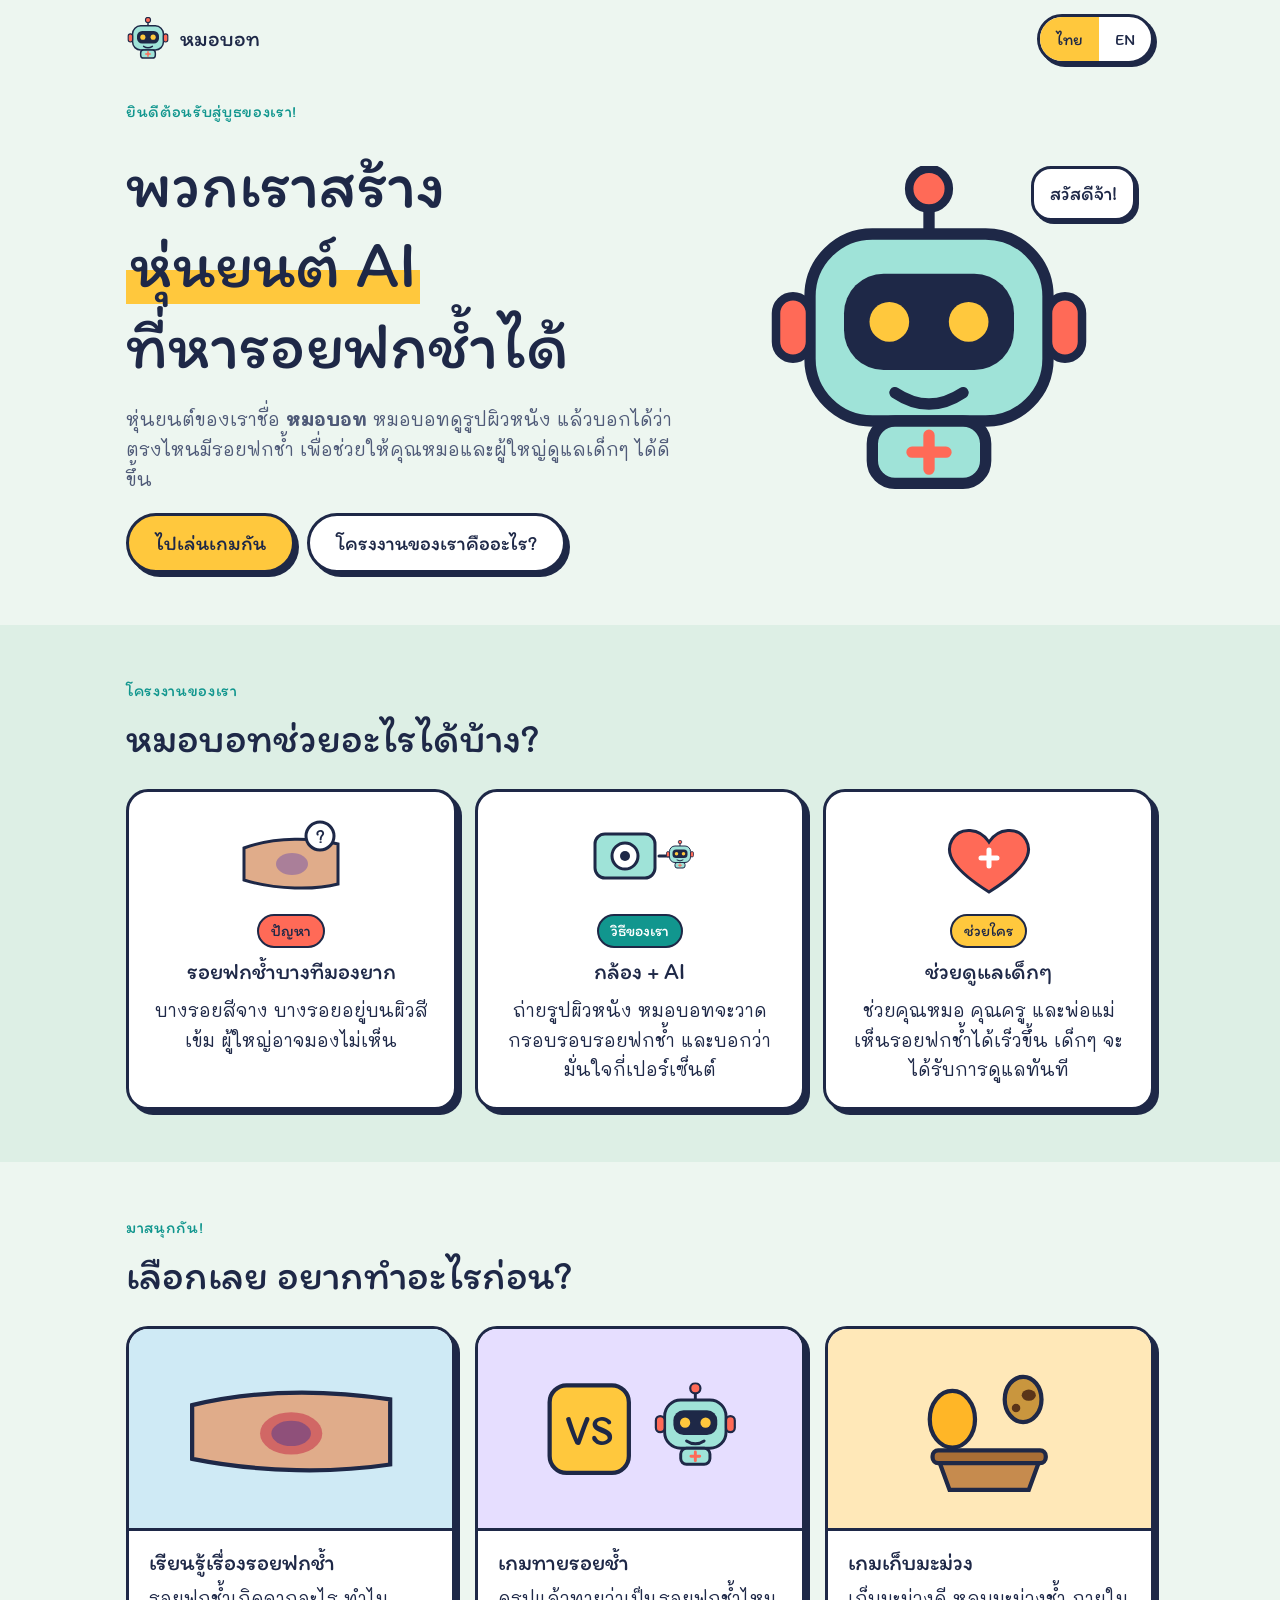
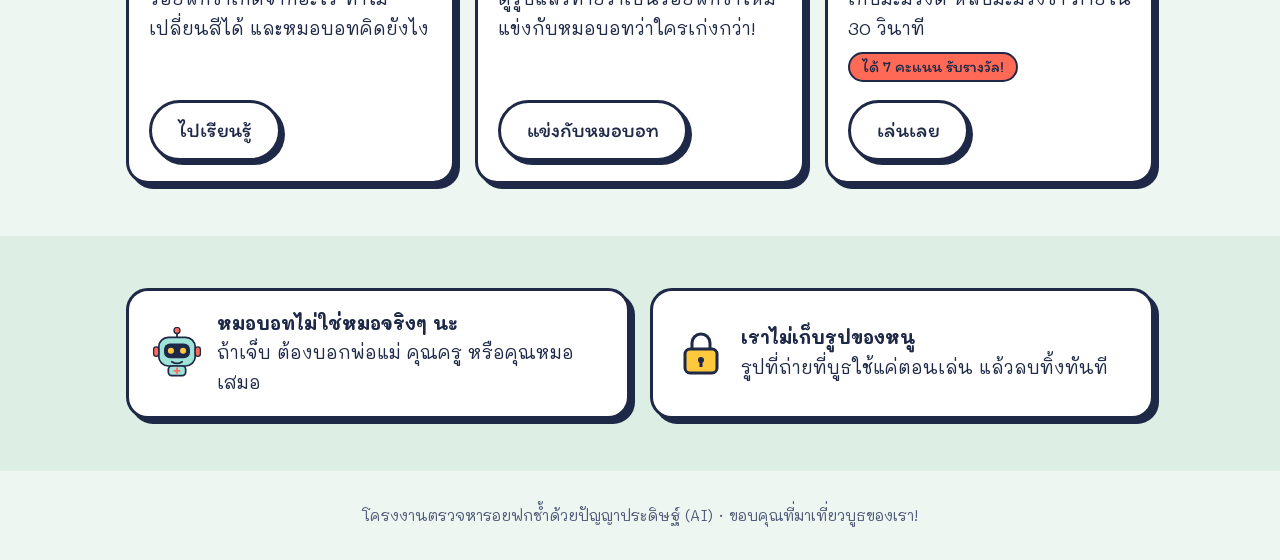
==== index.html @ 0dca2727 "feat: baseline" ====
<!doctype html>
<html lang="th">
<head>
<meta charset="utf-8">
<meta name="viewport" content="width=device-width, initial-scale=1, viewport-fit=cover">
<style>:root{color-scheme:light;padding-top:env(safe-area-inset-top,0px);padding-bottom:env(safe-area-inset-bottom,0px)}body{margin:0}img{max-width:100%}[hidden]{display:none!important}</style>
<title>หมอบอท AI หารอยช้ำ</title>
<meta name="claude:viewport-fit-sides" content="cover">
<link rel="preconnect" href="https://fonts.googleapis.com">
<link rel="preconnect" href="https://fonts.gstatic.com" crossorigin>
<link rel="stylesheet" href="https://fonts.googleapis.com/css2?family=Itim&family=Mali:wght@400;600;700&display=swap">
<style>
/* Layout: booth landing — one big hello from Dr. Bot, the project in three picture-stickers, then three huge "go play" doors */
:root{
  --bg:#EDF6F0;
  --band:#DDEFE5;
  --surface:#FFFFFF;
  --ink:#1E2847;
  --muted:#4F5A78;
  --line:#1E2847;
  --coral:#FF6A57;
  --sun:#FFC83D;
  --mango:#FF9F1C;
  --plum:#7A5AD8;
  --teal:#11968E;
  --on-accent:#1E2847;
  --display:"Itim","Mali","Noto Sans Thai","Leelawadee UI",Tahoma,sans-serif;
  --body:"Mali","Noto Sans Thai","Leelawadee UI",Tahoma,sans-serif;
}
@media (prefers-color-scheme: dark){
  :root:not([data-theme="light"]){
    --bg:#141A2E; --band:#1A2240; --surface:#222B4A; --ink:#F2F4FB; --muted:#B4BCD8; --line:#8A96C2;
    --coral:#FF7D6B; --sun:#FFCF52; --mango:#FFB04A; --plum:#A28BFF; --teal:#3CC4BA; color-scheme:dark;
  }
}
:root[data-theme="dark"]{
  --bg:#141A2E; --band:#1A2240; --surface:#222B4A; --ink:#F2F4FB; --muted:#B4BCD8; --line:#8A96C2;
  --coral:#FF7D6B; --sun:#FFCF52; --mango:#FFB04A; --plum:#A28BFF; --teal:#3CC4BA; color-scheme:dark;
}
*{box-sizing:border-box}
body{background:var(--bg);color:var(--ink);font-family:var(--body);font-size:18px;line-height:1.65}
h1,h2,h3{font-family:var(--display);font-weight:400;line-height:1.2;margin:0;text-wrap:balance}
h2{font-size:clamp(1.8rem,4.6vw,2.6rem)}
h3{font-size:1.45rem}
p{margin:0}
.wrap{max-width:1060px;margin:0 auto;padding-left:max(16px,env(safe-area-inset-left,0px));padding-right:max(16px,env(safe-area-inset-right,0px))}
.band{padding-block:52px}
.band.alt{background:var(--band)}
.eyebrow{font-family:var(--display);font-size:1.05rem;letter-spacing:.04em;color:var(--teal)}
.lead{font-size:1.15rem;color:var(--muted);max-width:60ch}
.sec-head{display:grid;gap:8px;margin-bottom:26px}
.sticker{background:var(--surface);border:3px solid var(--line);border-radius:22px;box-shadow:5px 5px 0 var(--line)}
.btn{font-family:var(--display);font-size:1.3rem;border:3px solid var(--line);border-radius:999px;padding:10px 26px;cursor:pointer;box-shadow:4px 4px 0 var(--line);background:var(--sun);color:var(--on-accent);text-decoration:none;display:inline-flex;align-items:center;gap:8px;min-height:54px;transition:transform .12s, box-shadow .12s}
.btn:hover{transform:translate(-2px,-2px);box-shadow:6px 6px 0 var(--line)}
.btn:active{transform:translate(3px,3px);box-shadow:1px 1px 0 var(--line)}
.btn.ghost{background:var(--surface);color:var(--ink)}
a:focus-visible,button:focus-visible{outline:4px solid var(--plum);outline-offset:3px}

.top{padding-block:14px}
.top .wrap{display:flex;align-items:center;justify-content:space-between;gap:12px;flex-wrap:wrap}
.brand{display:flex;align-items:center;gap:10px;font-family:var(--display);font-size:1.4rem}
.brand svg{width:44px;height:44px}
.lang{display:inline-flex;border:3px solid var(--line);border-radius:999px;overflow:hidden;box-shadow:3px 3px 0 var(--line);background:var(--surface)}
.lang button{font-family:var(--display);font-size:1.05rem;border:0;background:transparent;color:var(--ink);padding:6px 16px;min-height:44px;cursor:pointer}
.lang button[aria-pressed="true"]{background:var(--sun);color:var(--on-accent)}

/* hero */
.hero{padding-block:20px 52px}
.hero .wrap{display:grid;grid-template-columns:1.1fr .9fr;gap:30px;align-items:center}
.hero-copy{display:grid;gap:18px;min-width:0}
.hero h1{font-size:clamp(2.3rem,6.6vw,4.2rem)}
.hero h1 mark{background:linear-gradient(transparent 58%, var(--sun) 58%);color:inherit;padding:0 4px}
.ctas{display:flex;gap:12px;flex-wrap:wrap}
.bot-wrap{position:relative;display:grid;place-items:center;min-width:0}
.bot-wrap svg.big{width:min(100%,340px);height:auto;animation:bob 3s ease-in-out infinite}
@keyframes bob{0%,100%{transform:translateY(0)}50%{transform:translateY(-10px)}}
.bubble{position:absolute;top:0;right:4%;background:var(--surface);border:3px solid var(--line);border-radius:20px;padding:8px 16px;font-family:var(--display);font-size:1.25rem;box-shadow:3px 3px 0 var(--line);max-width:60%}

/* project in 3 */
.trio{display:grid;grid-template-columns:repeat(3,1fr);gap:18px}
.trio > div{padding:22px;display:grid;gap:10px;align-content:start;justify-items:center;text-align:center;min-width:0}
.trio svg{width:110px;height:90px}
.tag{font-family:var(--display);font-size:1rem;padding:2px 12px;border-radius:999px;border:2px solid var(--line)}
.tag.p{background:var(--coral);color:var(--on-accent)}
.tag.s{background:var(--teal);color:#fff}
.tag.h{background:var(--sun);color:var(--on-accent)}

/* doors */
.doors{display:grid;grid-template-columns:repeat(3,1fr);gap:20px}
.door{display:grid;grid-template-rows:auto 1fr auto;text-decoration:none;color:inherit;overflow:hidden;transition:transform .12s, box-shadow .12s;min-width:0}
.door:hover{transform:translate(-3px,-3px);box-shadow:8px 8px 0 var(--line)}
.door .art{aspect-ratio:16/10;display:grid;place-items:center;border-bottom:3px solid var(--line)}
.door .art svg{width:70%;height:auto;max-height:90%}
.door .body{padding:18px 20px;display:grid;gap:8px;align-content:start}
.door .go{margin:0 20px 20px;justify-self:start;pointer-events:none}
.art.learn{background:#CFEAF5}
.art.quiz{background:#E6DEFF}
.art.mango{background:#FFE8B8}
.prize{display:inline-block;font-family:var(--display);background:var(--coral);color:var(--on-accent);border:2px solid var(--line);border-radius:999px;padding:0 12px;font-size:1rem;justify-self:start}

.safe{display:grid;grid-template-columns:1fr 1fr;gap:20px}
.safe > div{padding:18px 22px;display:flex;gap:14px;align-items:center}
.safe svg{flex:none;width:52px;height:52px}
footer{padding-block:32px;text-align:center;color:var(--muted);font-size:.95rem}

@media (max-width:860px){
  .hero .wrap,.safe{grid-template-columns:1fr}
  .trio,.doors{grid-template-columns:1fr}
  .bot-wrap{order:-1}
  .bot-wrap svg.big{width:220px}
  .band{padding-block:40px}
}
@media (prefers-reduced-motion: reduce){ *{animation:none!important;transition:none!important} }
</style>

<svg width="0" height="0" style="position:absolute" aria-hidden="true">
  <defs>
    <symbol id="bot" viewBox="0 0 120 120">
      <line x1="60" y1="8" x2="60" y2="24" stroke="#1E2847" stroke-width="4"/>
      <circle cx="60" cy="8" r="7" fill="#FF6A57" stroke="#1E2847" stroke-width="3"/>
      <rect x="18" y="24" width="84" height="66" rx="22" fill="#9FE3D8" stroke="#1E2847" stroke-width="4"/>
      <rect x="30" y="38" width="60" height="34" rx="14" fill="#1E2847"/>
      <circle cx="46" cy="55" r="7" fill="#FFC83D"/>
      <circle cx="74" cy="55" r="7" fill="#FFC83D"/>
      <path d="M48 80 Q60 88 72 80" fill="none" stroke="#1E2847" stroke-width="4" stroke-linecap="round"/>
      <rect x="6" y="46" width="12" height="22" rx="6" fill="#FF6A57" stroke="#1E2847" stroke-width="3"/>
      <rect x="102" y="46" width="12" height="22" rx="6" fill="#FF6A57" stroke="#1E2847" stroke-width="3"/>
      <rect x="40" y="90" width="40" height="22" rx="8" fill="#9FE3D8" stroke="#1E2847" stroke-width="4"/>
      <path d="M54 101h12M60 95v12" stroke="#FF6A57" stroke-width="4" stroke-linecap="round"/>
    </symbol>
  </defs>
</svg>

<header class="top">
  <div class="wrap">
    <div class="brand"><svg aria-hidden="true"><use href="#bot"/></svg> <span data-i18n="brand">หมอบอท</span></div>
    <div class="lang" role="group" aria-label="ภาษา / Language">
      <button type="button" id="langTh" aria-pressed="true">ไทย</button>
      <button type="button" id="langEn" aria-pressed="false">EN</button>
    </div>
  </div>
</header>

<section class="hero">
  <div class="wrap">
    <div class="hero-copy">
      <p class="eyebrow" data-i18n="eyebrow">ยินดีต้อนรับสู่บูธของเรา!</p>
      <h1 data-i18n="title">พวกเราสร้าง<br><mark>หุ่นยนต์ AI</mark><br>ที่หารอยฟกช้ำได้</h1>
      <p class="lead" data-i18n="lead">หุ่นยนต์ของเราชื่อ <b>หมอบอท</b> หมอบอทดูรูปผิวหนัง แล้วบอกได้ว่าตรงไหนมีรอยฟกช้ำ เพื่อช่วยให้คุณหมอและผู้ใหญ่ดูแลเด็กๆ ได้ดีขึ้น</p>
      <div class="ctas">
        <a class="btn" href="#play" data-i18n="ctaPlay">ไปเล่นเกมกัน</a>
        <a class="btn ghost" href="#project" data-i18n="ctaWhat">โครงงานของเราคืออะไร?</a>
      </div>
    </div>
    <div class="bot-wrap">
      <svg class="big" viewBox="0 0 120 120" aria-hidden="true"><use href="#bot"/></svg>
      <div class="bubble" data-i18n="hello">สวัสดีจ้า!</div>
    </div>
  </div>
</section>

<section class="band alt" id="project">
  <div class="wrap">
    <div class="sec-head">
      <p class="eyebrow" data-i18n="projEyebrow">โครงงานของเรา</p>
      <h2 data-i18n="projTitle">หมอบอทช่วยอะไรได้บ้าง?</h2>
    </div>
    <div class="trio">
      <div class="sticker">
        <svg viewBox="0 0 110 90" aria-hidden="true"><path d="M8 34 C40 22 80 24 102 30 L102 70 C80 76 40 76 8 66Z" fill="#E0AC8A" stroke="#1E2847" stroke-width="3"/><ellipse cx="56" cy="50" rx="16" ry="11" fill="#7E5BA6" opacity=".55"/><circle cx="84" cy="22" r="14" fill="#fff" stroke="#1E2847" stroke-width="3"/><text x="84" y="29" text-anchor="middle" font-family="Itim, sans-serif" font-size="20" fill="#1E2847">?</text></svg>
        <span class="tag p" data-i18n="t1tag">ปัญหา</span>
        <h3 data-i18n="t1h">รอยฟกช้ำบางทีมองยาก</h3>
        <p data-i18n="t1">บางรอยสีจาง บางรอยอยู่บนผิวสีเข้ม ผู้ใหญ่อาจมองไม่เห็น</p>
      </div>
      <div class="sticker">
        <svg viewBox="0 0 110 90" aria-hidden="true"><rect x="10" y="20" width="60" height="44" rx="10" fill="#9FE3D8" stroke="#1E2847" stroke-width="3"/><circle cx="40" cy="42" r="13" fill="#fff" stroke="#1E2847" stroke-width="3"/><circle cx="40" cy="42" r="5" fill="#1E2847"/><path d="M74 42h10" stroke="#1E2847" stroke-width="3" stroke-linecap="round"/><use href="#bot" x="80" y="26" width="30" height="30"/></svg>
        <span class="tag s" data-i18n="t2tag">วิธีของเรา</span>
        <h3 data-i18n="t2h">กล้อง + AI</h3>
        <p data-i18n="t2">ถ่ายรูปผิวหนัง หมอบอทจะวาดกรอบรอบรอยฟกช้ำ และบอกว่ามั่นใจกี่เปอร์เซ็นต์</p>
      </div>
      <div class="sticker">
        <svg viewBox="0 0 110 90" aria-hidden="true"><path d="M55 78 C20 56 10 40 18 26 C26 12 46 14 55 28 C64 14 84 12 92 26 C100 40 90 56 55 78Z" fill="#FF6A57" stroke="#1E2847" stroke-width="3"/><path d="M47 44h16M55 36v16" stroke="#fff" stroke-width="5" stroke-linecap="round"/></svg>
        <span class="tag h" data-i18n="t3tag">ช่วยใคร</span>
        <h3 data-i18n="t3h">ช่วยดูแลเด็กๆ</h3>
        <p data-i18n="t3">ช่วยคุณหมอ คุณครู และพ่อแม่ เห็นรอยฟกช้ำได้เร็วขึ้น เด็กๆ จะได้รับการดูแลทันที</p>
      </div>
    </div>
  </div>
</section>

<section class="band" id="play">
  <div class="wrap">
    <div class="sec-head">
      <p class="eyebrow" data-i18n="playEyebrow">มาสนุกกัน!</p>
      <h2 data-i18n="playTitle">เลือกเลย อยากทำอะไรก่อน?</h2>
    </div>
    <div class="doors">
      <a class="door sticker" href="learn.html">
        <div class="art learn"><svg viewBox="0 0 160 100" aria-hidden="true"><path d="M10 34 C60 22 110 24 150 30 L150 76 C110 82 60 82 10 72Z" fill="#E0AC8A" stroke="#1E2847" stroke-width="3"/><ellipse cx="80" cy="54" rx="22" ry="15" fill="#C83A4E" opacity=".6"/><ellipse cx="80" cy="54" rx="14" ry="9" fill="#4E3B8F" opacity=".5"/></svg></div>
        <div class="body"><h3 data-i18n="d1h">เรียนรู้เรื่องรอยฟกช้ำ</h3><p data-i18n="d1">รอยฟกช้ำเกิดจากอะไร ทำไมเปลี่ยนสีได้ และหมอบอทคิดยังไง</p></div>
        <span class="btn ghost go" data-i18n="d1go">ไปเรียนรู้</span>
      </a>
      <a class="door sticker" href="learn.html#game">
        <div class="art quiz"><svg viewBox="0 0 160 100" aria-hidden="true"><rect x="16" y="20" width="56" height="62" rx="12" fill="#FFC83D" stroke="#1E2847" stroke-width="3"/><text x="44" y="62" text-anchor="middle" font-family="Itim, sans-serif" font-size="30" fill="#1E2847">VS</text><use href="#bot" x="88" y="18" width="62" height="62"/></svg></div>
        <div class="body"><h3 data-i18n="d2h">เกมทายรอยช้ำ</h3><p data-i18n="d2">ดูรูปแล้วทายว่าเป็นรอยฟกช้ำไหม แข่งกับหมอบอทว่าใครเก่งกว่า!</p></div>
        <span class="btn ghost go" data-i18n="d2go">แข่งกับหมอบอท</span>
      </a>
      <a class="door sticker" href="mango.html">
        <div class="art mango"><svg viewBox="0 0 160 100" aria-hidden="true"><ellipse cx="54" cy="44" rx="16" ry="20" fill="#FFB627" stroke="#1E2847" stroke-width="3"/><ellipse cx="104" cy="30" rx="13" ry="16" fill="#C9963E" stroke="#1E2847" stroke-width="3"/><ellipse cx="108" cy="27" rx="5" ry="4" fill="#5A3418"/><circle cx="99" cy="36" r="3" fill="#5A3418"/><path d="M44 72h72l-8 22H52Z" fill="#C68B4E" stroke="#1E2847" stroke-width="3"/><rect x="40" y="66" width="80" height="9" rx="4" fill="#A86E35" stroke="#1E2847" stroke-width="3"/></svg></div>
        <div class="body"><h3 data-i18n="d3h">เกมเก็บมะม่วง</h3><p data-i18n="d3">เก็บมะม่วงดี หลบมะม่วงช้ำ ภายใน 30 วินาที</p><span class="prize" data-i18n="d3prize">ได้ 7 คะแนน รับรางวัล!</span></div>
        <span class="btn ghost go" data-i18n="d3go">เล่นเลย</span>
      </a>
    </div>
  </div>
</section>

<section class="band alt">
  <div class="wrap safe">
    <div class="sticker">
      <svg viewBox="0 0 52 52" aria-hidden="true"><use href="#bot" width="52" height="52"/></svg>
      <p data-i18n="s1"><b>หมอบอทไม่ใช่หมอจริงๆ นะ</b><br>ถ้าเจ็บ ต้องบอกพ่อแม่ คุณครู หรือคุณหมอเสมอ</p>
    </div>
    <div class="sticker">
      <svg viewBox="0 0 52 52" aria-hidden="true"><rect x="10" y="22" width="32" height="24" rx="5" fill="#FFC83D" stroke="#1E2847" stroke-width="3"/><path d="M17 22v-6a9 9 0 0 1 18 0v6" fill="none" stroke="#1E2847" stroke-width="3"/><circle cx="26" cy="33" r="3" fill="#1E2847"/><path d="M26 35v5" stroke="#1E2847" stroke-width="3"/></svg>
      <p data-i18n="s2"><b>เราไม่เก็บรูปของหนู</b><br>รูปที่ถ่ายที่บูธใช้แค่ตอนเล่น แล้วลบทิ้งทันที</p>
    </div>
  </div>
</section>

<footer><div class="wrap" data-i18n="footer">โครงงานตรวจหารอยฟกช้ำด้วยปัญญาประดิษฐ์ (AI) · ขอบคุณที่มาเที่ยวบูธของเรา!</div></footer>

<script>
(function(){
  var EN={
    brand:'Dr. Bot', eyebrow:'Welcome to our booth!',
    title:'We built an<br><mark>AI robot</mark><br>that finds bruises',
    lead:'Our robot is called <b>Dr. Bot</b>. Dr. Bot looks at pictures of skin and tells us where a bruise is, so doctors and grown-ups can take better care of kids.',
    ctaPlay:"Let's play!", ctaWhat:'What is our project?', hello:'Hello there!',
    projEyebrow:'Our project', projTitle:'How does Dr. Bot help?',
    t1tag:'The problem', t1h:'Bruises can be hard to see', t1:'Some are faint, and some are on darker skin. Grown-ups might miss them.',
    t2tag:'Our idea', t2h:'Camera + AI', t2:'Take a picture of the skin. Dr. Bot draws a box around the bruise and says how sure it is.',
    t3tag:'Who it helps', t3h:'Taking care of kids', t3:'It helps doctors, teachers and parents spot bruises faster, so kids get help right away.',
    playEyebrow:"Let's have fun!", playTitle:'What do you want to do first?',
    d1h:'Learn about bruises', d1:'What causes a bruise, why it changes colour, and how Dr. Bot thinks.', d1go:'Start learning',
    d2h:'Guess the bruise', d2:'Look at pictures and guess if it is a bruise. Race Dr. Bot to see who is better!', d2go:'Race Dr. Bot',
    d3h:'Mango catch', d3:'Catch the good mangoes and avoid the bruised ones in 30 seconds.', d3prize:'Get 7 points to win a prize!', d3go:'Play now',
    s1:'<b>Dr. Bot is not a real doctor</b><br>If you get hurt, always tell your parents, teacher or a doctor.',
    s2:"<b>We don't keep your photos</b><br>Photos taken at the booth are only used while you play, then deleted right away.",
    footer:'An AI bruise detection project · Thanks for visiting our booth!'
  };
  var lang='th';
  try{ if(localStorage.getItem('drbot-lang')==='en') lang='en'; }catch(e){}
  var els=[].slice.call(document.querySelectorAll('[data-i18n]'));
  els.forEach(function(el){el._th=el.innerHTML});
  function apply(){
    document.documentElement.lang=lang;
    els.forEach(function(el){var k=el.getAttribute('data-i18n'); el.innerHTML=lang==='en'&&EN[k]!=null?EN[k]:el._th;});
    document.getElementById('langTh').setAttribute('aria-pressed',lang==='th');
    document.getElementById('langEn').setAttribute('aria-pressed',lang==='en');
  }
  function set(l){lang=l; try{localStorage.setItem('drbot-lang',l)}catch(e){} apply();}
  document.getElementById('langTh').addEventListener('click',function(){set('th')});
  document.getElementById('langEn').addEventListener('click',function(){set('en')});
  apply();
})();
</script>
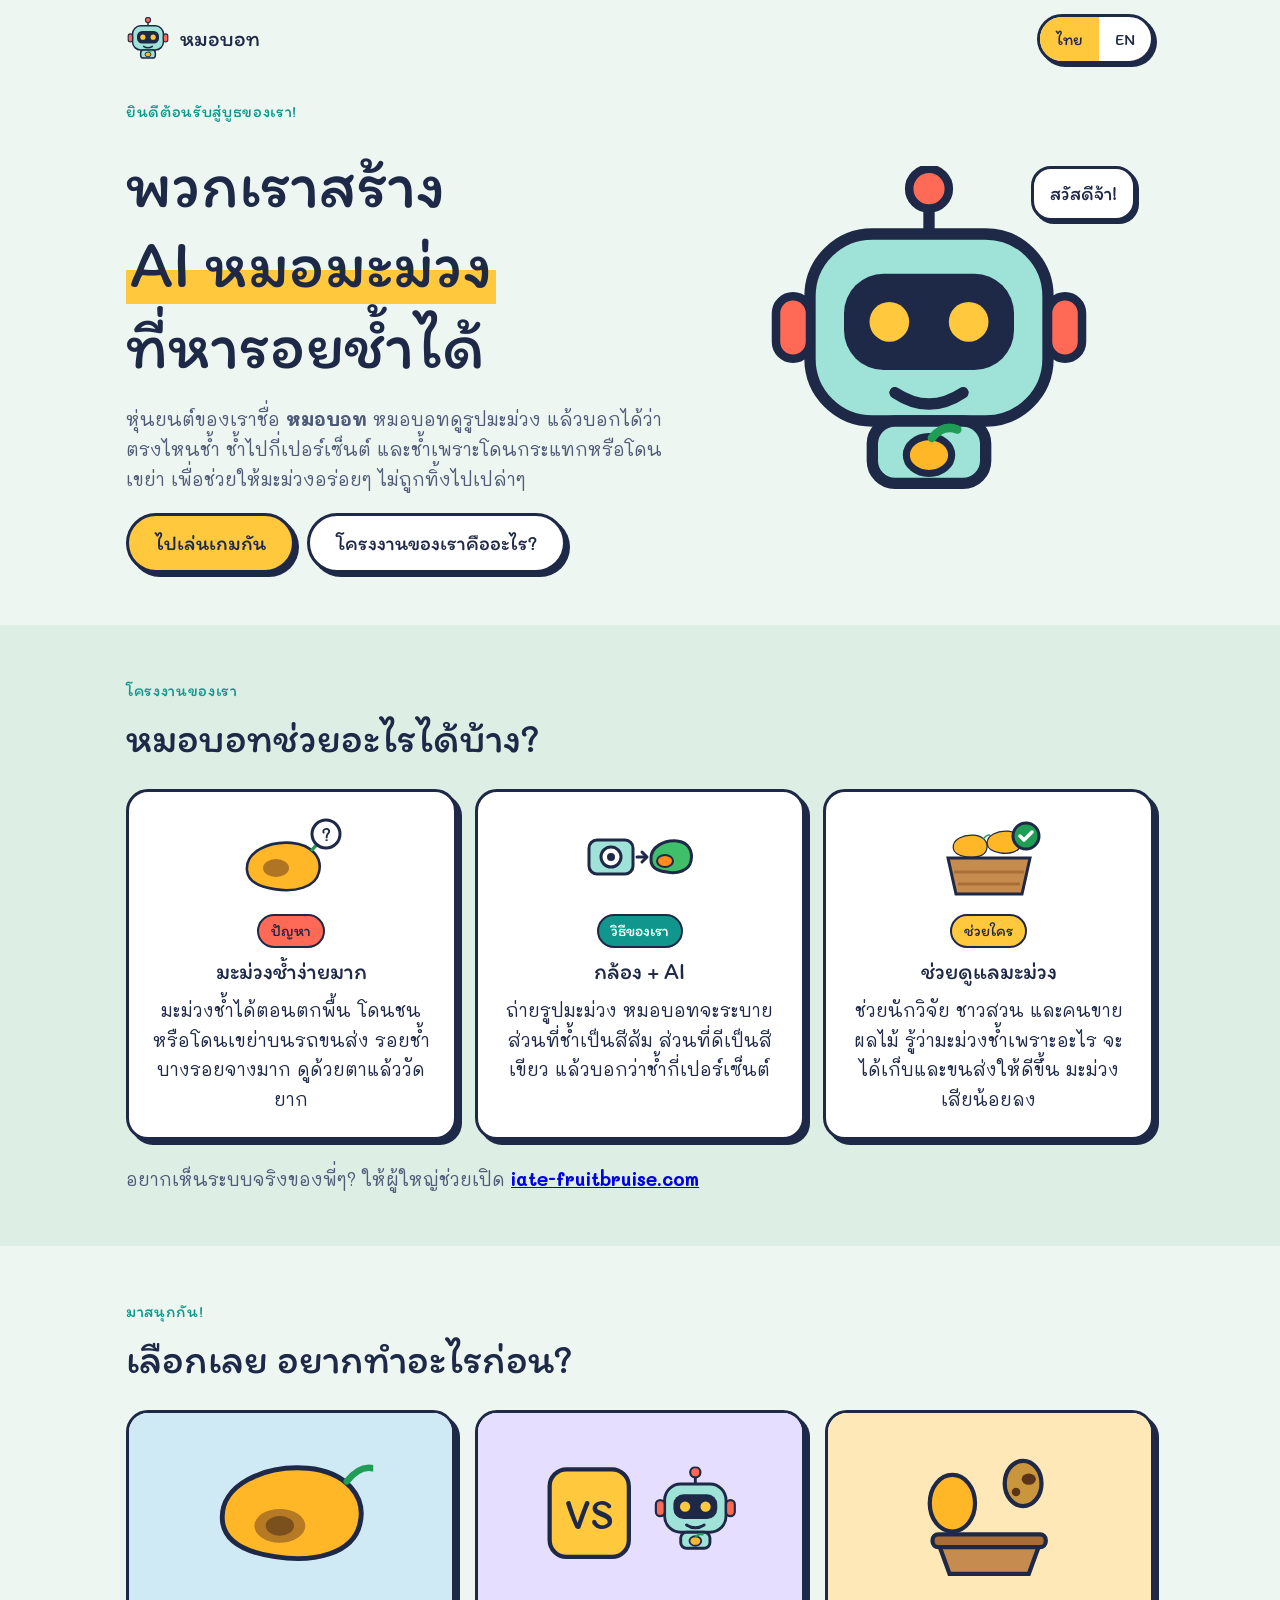
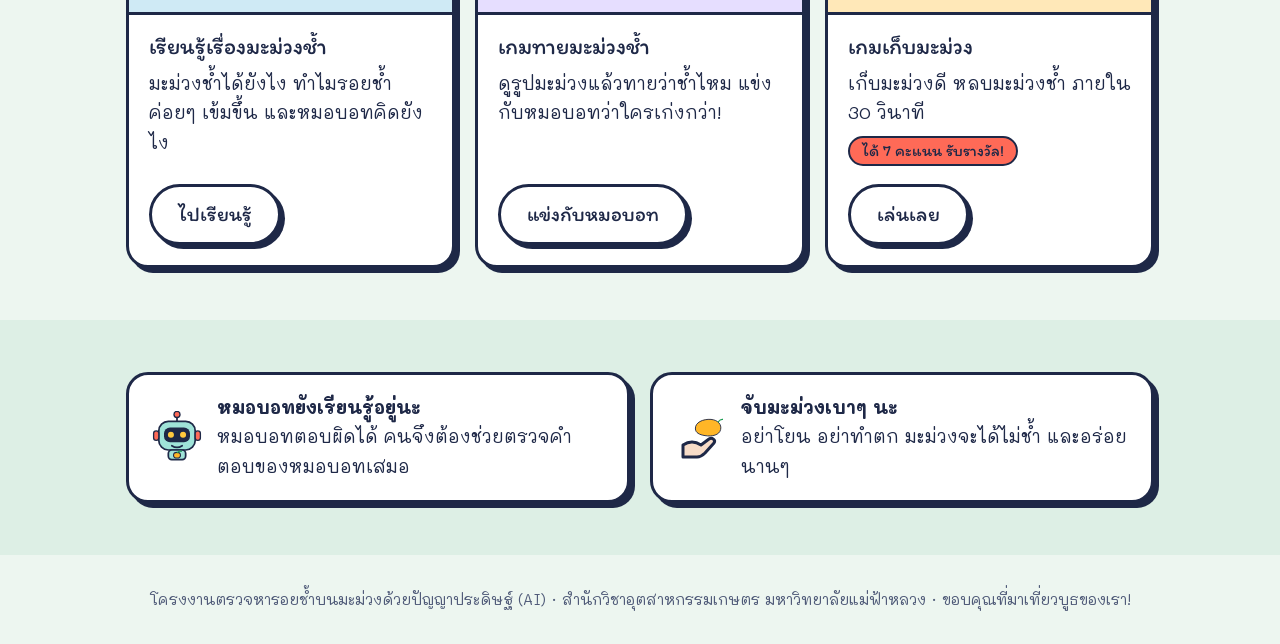
==== commit 5aee682a: "Re-theme booth site from human bruises to mango bruise detection Match the content to our real syste" ====
--- a/index.html
+++ b/index.html
@@ -4,7 +4,7 @@
 <meta charset="utf-8">
 <meta name="viewport" content="width=device-width, initial-scale=1, viewport-fit=cover">
 <style>:root{color-scheme:light;padding-top:env(safe-area-inset-top,0px);padding-bottom:env(safe-area-inset-bottom,0px)}body{margin:0}img{max-width:100%}[hidden]{display:none!important}</style>
-<title>หมอบอท AI หารอยช้ำ</title>
+<title>หมอบอท AI หารอยช้ำบนมะม่วง</title>
 <meta name="claude:viewport-fit-sides" content="cover">
 <link rel="preconnect" href="https://fonts.googleapis.com">
 <link rel="preconnect" href="https://fonts.gstatic.com" crossorigin>
@@ -113,6 +113,7 @@
 @media (prefers-reduced-motion: reduce){ *{animation:none!important;transition:none!important} }
 </style>
 
+
 <svg width="0" height="0" style="position:absolute" aria-hidden="true">
   <defs>
     <symbol id="bot" viewBox="0 0 120 120">
@@ -126,7 +127,12 @@
       <rect x="6" y="46" width="12" height="22" rx="6" fill="#FF6A57" stroke="#1E2847" stroke-width="3"/>
       <rect x="102" y="46" width="12" height="22" rx="6" fill="#FF6A57" stroke="#1E2847" stroke-width="3"/>
       <rect x="40" y="90" width="40" height="22" rx="8" fill="#9FE3D8" stroke="#1E2847" stroke-width="4"/>
-      <path d="M54 101h12M60 95v12" stroke="#FF6A57" stroke-width="4" stroke-linecap="round"/>
+      <ellipse cx="60" cy="102" rx="8" ry="6.5" fill="#FFB627" stroke="#1E2847" stroke-width="2.5"/>
+      <path d="M61 96 q4 -5 9 -3" fill="none" stroke="#1F9D55" stroke-width="3" stroke-linecap="round"/>
+    </symbol>
+    <symbol id="mango" viewBox="0 0 100 70">
+      <path d="M8 40 C6 18 34 6 60 8 C84 10 96 26 92 42 C88 60 64 66 40 62 C20 59 9 52 8 40Z" fill="#FFB627" stroke="#1E2847" stroke-width="3"/>
+      <path d="M84 16 q8 -10 16 -8" fill="none" stroke="#1F9D55" stroke-width="4" stroke-linecap="round"/>
     </symbol>
   </defs>
 </svg>
@@ -145,8 +151,8 @@
   <div class="wrap">
     <div class="hero-copy">
       <p class="eyebrow" data-i18n="eyebrow">ยินดีต้อนรับสู่บูธของเรา!</p>
-      <h1 data-i18n="title">พวกเราสร้าง<br><mark>หุ่นยนต์ AI</mark><br>ที่หารอยฟกช้ำได้</h1>
-      <p class="lead" data-i18n="lead">หุ่นยนต์ของเราชื่อ <b>หมอบอท</b> หมอบอทดูรูปผิวหนัง แล้วบอกได้ว่าตรงไหนมีรอยฟกช้ำ เพื่อช่วยให้คุณหมอและผู้ใหญ่ดูแลเด็กๆ ได้ดีขึ้น</p>
+      <h1 data-i18n="title">พวกเราสร้าง<br><mark>AI หมอมะม่วง</mark><br>ที่หารอยช้ำได้</h1>
+      <p class="lead" data-i18n="lead">หุ่นยนต์ของเราชื่อ <b>หมอบอท</b> หมอบอทดูรูปมะม่วง แล้วบอกได้ว่าตรงไหนช้ำ ช้ำไปกี่เปอร์เซ็นต์ และช้ำเพราะโดนกระแทกหรือโดนเขย่า เพื่อช่วยให้มะม่วงอร่อยๆ ไม่ถูกทิ้งไปเปล่าๆ</p>
       <div class="ctas">
         <a class="btn" href="#play" data-i18n="ctaPlay">ไปเล่นเกมกัน</a>
         <a class="btn ghost" href="#project" data-i18n="ctaWhat">โครงงานของเราคืออะไร?</a>
@@ -167,24 +173,25 @@
     </div>
     <div class="trio">
       <div class="sticker">
-        <svg viewBox="0 0 110 90" aria-hidden="true"><path d="M8 34 C40 22 80 24 102 30 L102 70 C80 76 40 76 8 66Z" fill="#E0AC8A" stroke="#1E2847" stroke-width="3"/><ellipse cx="56" cy="50" rx="16" ry="11" fill="#7E5BA6" opacity=".55"/><circle cx="84" cy="22" r="14" fill="#fff" stroke="#1E2847" stroke-width="3"/><text x="84" y="29" text-anchor="middle" font-family="Itim, sans-serif" font-size="20" fill="#1E2847">?</text></svg>
+        <svg viewBox="0 0 110 90" aria-hidden="true"><use href="#mango" x="4" y="22" width="86" height="60"/><ellipse cx="40" cy="54" rx="13" ry="9" fill="#7A4A22" opacity=".6"/><circle cx="90" cy="20" r="14" fill="#fff" stroke="#1E2847" stroke-width="3"/><text x="90" y="27" text-anchor="middle" font-family="Itim, sans-serif" font-size="20" fill="#1E2847">?</text></svg>
         <span class="tag p" data-i18n="t1tag">ปัญหา</span>
-        <h3 data-i18n="t1h">รอยฟกช้ำบางทีมองยาก</h3>
-        <p data-i18n="t1">บางรอยสีจาง บางรอยอยู่บนผิวสีเข้ม ผู้ใหญ่อาจมองไม่เห็น</p>
+        <h3 data-i18n="t1h">มะม่วงช้ำง่ายมาก</h3>
+        <p data-i18n="t1">มะม่วงช้ำได้ตอนตกพื้น โดนชน หรือโดนเขย่าบนรถขนส่ง รอยช้ำบางรอยจางมาก ดูด้วยตาแล้ววัดยาก</p>
       </div>
       <div class="sticker">
-        <svg viewBox="0 0 110 90" aria-hidden="true"><rect x="10" y="20" width="60" height="44" rx="10" fill="#9FE3D8" stroke="#1E2847" stroke-width="3"/><circle cx="40" cy="42" r="13" fill="#fff" stroke="#1E2847" stroke-width="3"/><circle cx="40" cy="42" r="5" fill="#1E2847"/><path d="M74 42h10" stroke="#1E2847" stroke-width="3" stroke-linecap="round"/><use href="#bot" x="80" y="26" width="30" height="30"/></svg>
+        <svg viewBox="0 0 110 90" aria-hidden="true"><rect x="4" y="26" width="44" height="34" rx="8" fill="#9FE3D8" stroke="#1E2847" stroke-width="3"/><circle cx="26" cy="43" r="10" fill="#fff" stroke="#1E2847" stroke-width="3"/><circle cx="26" cy="43" r="4" fill="#1E2847"/><path d="M52 43h8" stroke="#1E2847" stroke-width="3" stroke-linecap="round"/><path d="M57 38l5 5-5 5" fill="none" stroke="#1E2847" stroke-width="3" stroke-linecap="round" stroke-linejoin="round"/><path d="M66 46 C65 32 80 26 92 27 C104 28 108 38 106 47 C104 57 92 60 82 58 C72 57 66 54 66 46Z" fill="#3FBF6A" stroke="#1E2847" stroke-width="3"/><ellipse cx="80" cy="47" rx="8" ry="6" fill="#FF8A1F" stroke="#1E2847" stroke-width="2"/></svg>
         <span class="tag s" data-i18n="t2tag">วิธีของเรา</span>
         <h3 data-i18n="t2h">กล้อง + AI</h3>
-        <p data-i18n="t2">ถ่ายรูปผิวหนัง หมอบอทจะวาดกรอบรอบรอยฟกช้ำ และบอกว่ามั่นใจกี่เปอร์เซ็นต์</p>
+        <p data-i18n="t2">ถ่ายรูปมะม่วง หมอบอทจะระบายส่วนที่ช้ำเป็นสีส้ม ส่วนที่ดีเป็นสีเขียว แล้วบอกว่าช้ำกี่เปอร์เซ็นต์</p>
       </div>
       <div class="sticker">
-        <svg viewBox="0 0 110 90" aria-hidden="true"><path d="M55 78 C20 56 10 40 18 26 C26 12 46 14 55 28 C64 14 84 12 92 26 C100 40 90 56 55 78Z" fill="#FF6A57" stroke="#1E2847" stroke-width="3"/><path d="M47 44h16M55 36v16" stroke="#fff" stroke-width="5" stroke-linecap="round"/></svg>
+        <svg viewBox="0 0 110 90" aria-hidden="true"><use href="#mango" x="16" y="18" width="40" height="28"/><use href="#mango" x="50" y="14" width="40" height="28"/><path d="M14 44h82l-8 36H22Z" fill="#C68B4E" stroke="#1E2847" stroke-width="3"/><path d="M20 58h70M24 70h62" stroke="#A86E35" stroke-width="3"/><circle cx="92" cy="22" r="13" fill="#1F9D55" stroke="#1E2847" stroke-width="3"/><path d="M86 22l4 4 8-8" fill="none" stroke="#fff" stroke-width="3.5" stroke-linecap="round" stroke-linejoin="round"/></svg>
         <span class="tag h" data-i18n="t3tag">ช่วยใคร</span>
-        <h3 data-i18n="t3h">ช่วยดูแลเด็กๆ</h3>
-        <p data-i18n="t3">ช่วยคุณหมอ คุณครู และพ่อแม่ เห็นรอยฟกช้ำได้เร็วขึ้น เด็กๆ จะได้รับการดูแลทันที</p>
-      </div>
-    </div>
+        <h3 data-i18n="t3h">ช่วยดูแลมะม่วง</h3>
+        <p data-i18n="t3">ช่วยนักวิจัย ชาวสวน และคนขายผลไม้ รู้ว่ามะม่วงช้ำเพราะอะไร จะได้เก็บและขนส่งให้ดีขึ้น มะม่วงเสียน้อยลง</p>
+      </div>
+    </div>
+    <p class="lead" style="margin-top:24px" data-i18n="real">อยากเห็นระบบจริงของพี่ๆ? ให้ผู้ใหญ่ช่วยเปิด <a href="https://iate-fruitbruise.com/" target="_blank" rel="noopener"><b>iate-fruitbruise.com</b></a></p>
   </div>
 </section>
 
@@ -196,13 +203,13 @@
     </div>
     <div class="doors">
       <a class="door sticker" href="learn.html">
-        <div class="art learn"><svg viewBox="0 0 160 100" aria-hidden="true"><path d="M10 34 C60 22 110 24 150 30 L150 76 C110 82 60 82 10 72Z" fill="#E0AC8A" stroke="#1E2847" stroke-width="3"/><ellipse cx="80" cy="54" rx="22" ry="15" fill="#C83A4E" opacity=".6"/><ellipse cx="80" cy="54" rx="14" ry="9" fill="#4E3B8F" opacity=".5"/></svg></div>
-        <div class="body"><h3 data-i18n="d1h">เรียนรู้เรื่องรอยฟกช้ำ</h3><p data-i18n="d1">รอยฟกช้ำเกิดจากอะไร ทำไมเปลี่ยนสีได้ และหมอบอทคิดยังไง</p></div>
+        <div class="art learn"><svg viewBox="0 0 160 100" aria-hidden="true"><use href="#mango" x="22" y="10" width="116" height="81"/><ellipse cx="72" cy="60" rx="18" ry="12" fill="#7A4A22" opacity=".55"/><ellipse cx="72" cy="60" rx="10" ry="7" fill="#4A2E17" opacity=".55"/></svg></div>
+        <div class="body"><h3 data-i18n="d1h">เรียนรู้เรื่องมะม่วงช้ำ</h3><p data-i18n="d1">มะม่วงช้ำได้ยังไง ทำไมรอยช้ำค่อยๆ เข้มขึ้น และหมอบอทคิดยังไง</p></div>
         <span class="btn ghost go" data-i18n="d1go">ไปเรียนรู้</span>
       </a>
       <a class="door sticker" href="learn.html#game">
         <div class="art quiz"><svg viewBox="0 0 160 100" aria-hidden="true"><rect x="16" y="20" width="56" height="62" rx="12" fill="#FFC83D" stroke="#1E2847" stroke-width="3"/><text x="44" y="62" text-anchor="middle" font-family="Itim, sans-serif" font-size="30" fill="#1E2847">VS</text><use href="#bot" x="88" y="18" width="62" height="62"/></svg></div>
-        <div class="body"><h3 data-i18n="d2h">เกมทายรอยช้ำ</h3><p data-i18n="d2">ดูรูปแล้วทายว่าเป็นรอยฟกช้ำไหม แข่งกับหมอบอทว่าใครเก่งกว่า!</p></div>
+        <div class="body"><h3 data-i18n="d2h">เกมทายมะม่วงช้ำ</h3><p data-i18n="d2">ดูรูปมะม่วงแล้วทายว่าช้ำไหม แข่งกับหมอบอทว่าใครเก่งกว่า!</p></div>
         <span class="btn ghost go" data-i18n="d2go">แข่งกับหมอบอท</span>
       </a>
       <a class="door sticker" href="mango.html">
@@ -218,35 +225,36 @@
   <div class="wrap safe">
     <div class="sticker">
       <svg viewBox="0 0 52 52" aria-hidden="true"><use href="#bot" width="52" height="52"/></svg>
-      <p data-i18n="s1"><b>หมอบอทไม่ใช่หมอจริงๆ นะ</b><br>ถ้าเจ็บ ต้องบอกพ่อแม่ คุณครู หรือคุณหมอเสมอ</p>
+      <p data-i18n="s1"><b>หมอบอทยังเรียนรู้อยู่นะ</b><br>หมอบอทตอบผิดได้ คนจึงต้องช่วยตรวจคำตอบของหมอบอทเสมอ</p>
     </div>
     <div class="sticker">
-      <svg viewBox="0 0 52 52" aria-hidden="true"><rect x="10" y="22" width="32" height="24" rx="5" fill="#FFC83D" stroke="#1E2847" stroke-width="3"/><path d="M17 22v-6a9 9 0 0 1 18 0v6" fill="none" stroke="#1E2847" stroke-width="3"/><circle cx="26" cy="33" r="3" fill="#1E2847"/><path d="M26 35v5" stroke="#1E2847" stroke-width="3"/></svg>
-      <p data-i18n="s2"><b>เราไม่เก็บรูปของหนู</b><br>รูปที่ถ่ายที่บูธใช้แค่ตอนเล่น แล้วลบทิ้งทันที</p>
-    </div>
-  </div>
-</section>
-
-<footer><div class="wrap" data-i18n="footer">โครงงานตรวจหารอยฟกช้ำด้วยปัญญาประดิษฐ์ (AI) · ขอบคุณที่มาเที่ยวบูธของเรา!</div></footer>
+      <svg viewBox="0 0 52 52" aria-hidden="true"><path d="M8 34c6-4 12-4 18 0l8-6c3-2 7 1 5 4l-9 10c-2 2-5 4-8 4H8z" fill="#F7DCC8" stroke="#1E2847" stroke-width="3" stroke-linejoin="round"/><use href="#mango" x="18" y="6" width="30" height="21"/></svg>
+      <p data-i18n="s2"><b>จับมะม่วงเบาๆ นะ</b><br>อย่าโยน อย่าทำตก มะม่วงจะได้ไม่ช้ำ และอร่อยนานๆ</p>
+    </div>
+  </div>
+</section>
+
+<footer><div class="wrap" data-i18n="footer">โครงงานตรวจหารอยช้ำบนมะม่วงด้วยปัญญาประดิษฐ์ (AI) · สำนักวิชาอุตสาหกรรมเกษตร มหาวิทยาลัยแม่ฟ้าหลวง · ขอบคุณที่มาเที่ยวบูธของเรา!</div></footer>
 
 <script>
 (function(){
   var EN={
     brand:'Dr. Bot', eyebrow:'Welcome to our booth!',
-    title:'We built an<br><mark>AI robot</mark><br>that finds bruises',
-    lead:'Our robot is called <b>Dr. Bot</b>. Dr. Bot looks at pictures of skin and tells us where a bruise is, so doctors and grown-ups can take better care of kids.',
+    title:'We built a<br><mark>mango doctor AI</mark><br>that finds bruises',
+    lead:'Our robot is called <b>Dr. Bot</b>. Dr. Bot looks at a picture of a mango and tells us where it is bruised, how much of it is bruised, and whether it got bumped or shaken. That way, yummy mangoes don\'t get thrown away for nothing.',
     ctaPlay:"Let's play!", ctaWhat:'What is our project?', hello:'Hello there!',
     projEyebrow:'Our project', projTitle:'How does Dr. Bot help?',
-    t1tag:'The problem', t1h:'Bruises can be hard to see', t1:'Some are faint, and some are on darker skin. Grown-ups might miss them.',
-    t2tag:'Our idea', t2h:'Camera + AI', t2:'Take a picture of the skin. Dr. Bot draws a box around the bruise and says how sure it is.',
-    t3tag:'Who it helps', t3h:'Taking care of kids', t3:'It helps doctors, teachers and parents spot bruises faster, so kids get help right away.',
+    t1tag:'The problem', t1h:'Mangoes bruise easily', t1:'Mangoes get bruised when they fall, get bumped, or get shaken in a truck. Some bruises are very faint and hard to measure by eye.',
+    t2tag:'Our idea', t2h:'Camera + AI', t2:'Take a picture of the mango. Dr. Bot colours the bruised part orange and the good part green, then says how many percent is bruised.',
+    t3tag:'Who it helps', t3h:'Taking care of mangoes', t3:'It helps scientists, farmers and fruit sellers learn why mangoes get bruised, so they can pick and move them more gently and waste fewer mangoes.',
+    real:'Want to see our real system? Ask a grown-up to open <a href="https://iate-fruitbruise.com/" target="_blank" rel="noopener"><b>iate-fruitbruise.com</b></a>',
     playEyebrow:"Let's have fun!", playTitle:'What do you want to do first?',
-    d1h:'Learn about bruises', d1:'What causes a bruise, why it changes colour, and how Dr. Bot thinks.', d1go:'Start learning',
-    d2h:'Guess the bruise', d2:'Look at pictures and guess if it is a bruise. Race Dr. Bot to see who is better!', d2go:'Race Dr. Bot',
+    d1h:'Learn about mango bruises', d1:'How a mango gets bruised, why the bruise gets darker, and how Dr. Bot thinks.', d1go:'Start learning',
+    d2h:'Guess the bruised mango', d2:'Look at mango pictures and guess if they are bruised. Race Dr. Bot to see who is better!', d2go:'Race Dr. Bot',
     d3h:'Mango catch', d3:'Catch the good mangoes and avoid the bruised ones in 30 seconds.', d3prize:'Get 7 points to win a prize!', d3go:'Play now',
-    s1:'<b>Dr. Bot is not a real doctor</b><br>If you get hurt, always tell your parents, teacher or a doctor.',
-    s2:"<b>We don't keep your photos</b><br>Photos taken at the booth are only used while you play, then deleted right away.",
-    footer:'An AI bruise detection project · Thanks for visiting our booth!'
+    s1:'<b>Dr. Bot is still learning</b><br>Dr. Bot can make mistakes, so people always check its answers.',
+    s2:'<b>Be gentle with mangoes</b><br>Don\'t throw them or drop them, so they don\'t get bruised and stay yummy longer.',
+    footer:'An AI mango bruise detection project · School of Agro-Industry, Mae Fah Luang University · Thanks for visiting our booth!'
   };
   var lang='th';
   try{ if(localStorage.getItem('drbot-lang')==='en') lang='en'; }catch(e){}
@@ -254,6 +262,7 @@
   els.forEach(function(el){el._th=el.innerHTML});
   function apply(){
     document.documentElement.lang=lang;
+    document.title=lang==='en'?'Dr. Bot: AI that finds mango bruises':'หมอบอท AI หารอยช้ำบนมะม่วง';
     els.forEach(function(el){var k=el.getAttribute('data-i18n'); el.innerHTML=lang==='en'&&EN[k]!=null?EN[k]:el._th;});
     document.getElementById('langTh').setAttribute('aria-pressed',lang==='th');
     document.getElementById('langEn').setAttribute('aria-pressed',lang==='en');
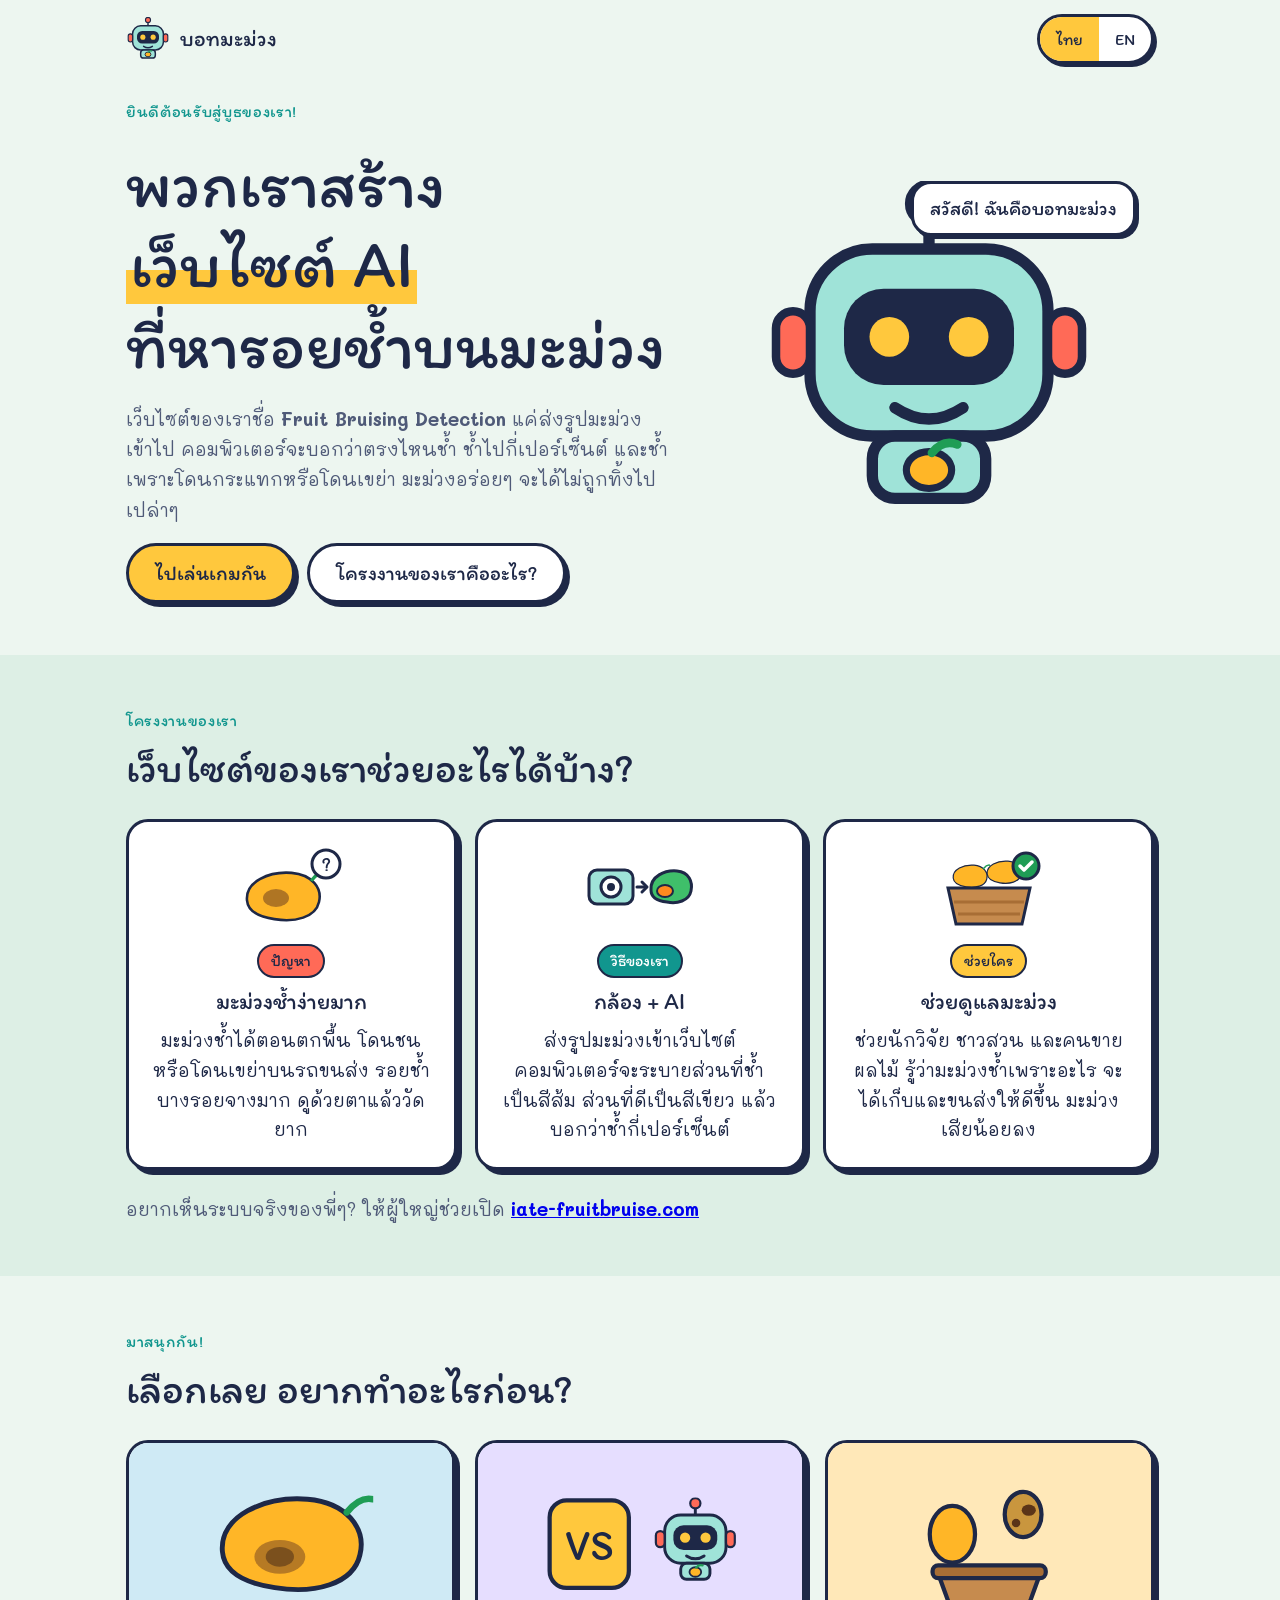
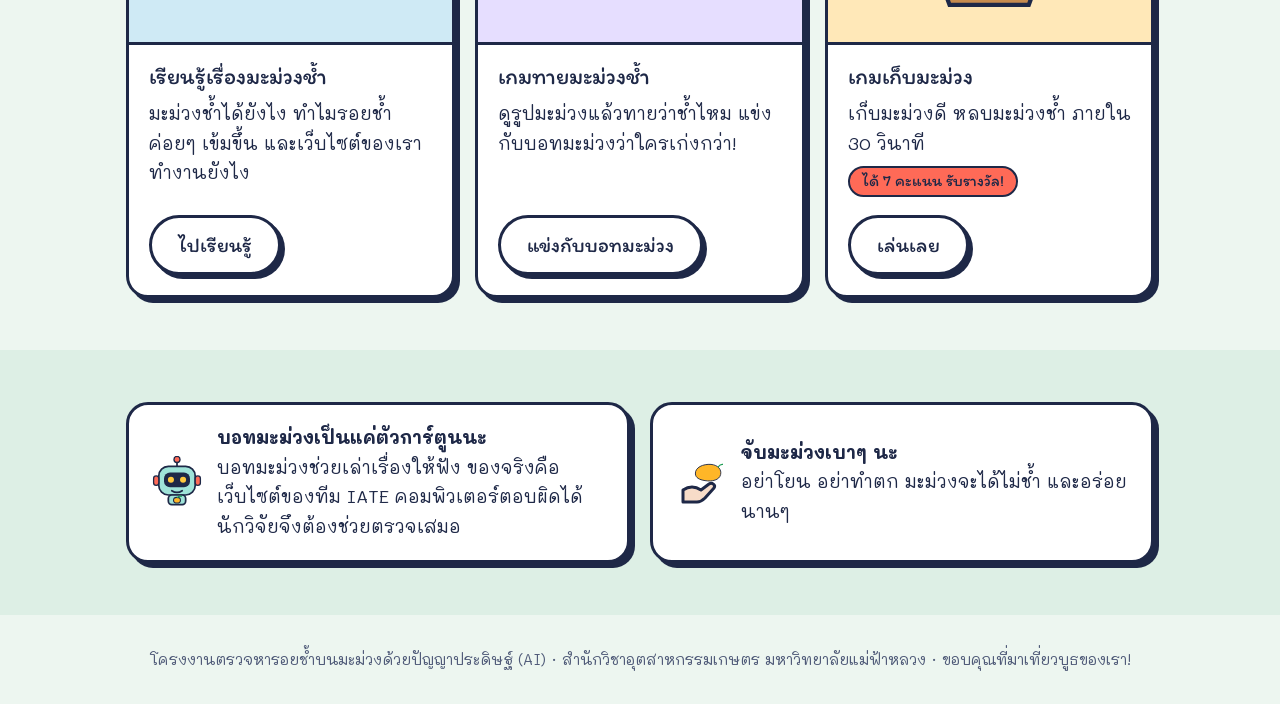
==== commit d9d4a731: "Explain the real iate-fruitbruise.com website instead of a doctor robot Replace the invented Dr. Bot" ====
--- a/index.html
+++ b/index.html
@@ -4,13 +4,13 @@
 <meta charset="utf-8">
 <meta name="viewport" content="width=device-width, initial-scale=1, viewport-fit=cover">
 <style>:root{color-scheme:light;padding-top:env(safe-area-inset-top,0px);padding-bottom:env(safe-area-inset-bottom,0px)}body{margin:0}img{max-width:100%}[hidden]{display:none!important}</style>
-<title>หมอบอท AI หารอยช้ำบนมะม่วง</title>
+<title>เว็บไซต์ AI หารอยช้ำบนมะม่วง</title>
 <meta name="claude:viewport-fit-sides" content="cover">
 <link rel="preconnect" href="https://fonts.googleapis.com">
 <link rel="preconnect" href="https://fonts.gstatic.com" crossorigin>
 <link rel="stylesheet" href="https://fonts.googleapis.com/css2?family=Itim&family=Mali:wght@400;600;700&display=swap">
 <style>
-/* Layout: booth landing — one big hello from Dr. Bot, the project in three picture-stickers, then three huge "go play" doors */
+/* Layout: booth landing — one big hello from Mango Bot, the project in three picture-stickers, then three huge "go play" doors */
 :root{
   --bg:#EDF6F0;
   --band:#DDEFE5;
@@ -139,7 +139,7 @@
 
 <header class="top">
   <div class="wrap">
-    <div class="brand"><svg aria-hidden="true"><use href="#bot"/></svg> <span data-i18n="brand">หมอบอท</span></div>
+    <div class="brand"><svg aria-hidden="true"><use href="#bot"/></svg> <span data-i18n="brand">บอทมะม่วง</span></div>
     <div class="lang" role="group" aria-label="ภาษา / Language">
       <button type="button" id="langTh" aria-pressed="true">ไทย</button>
       <button type="button" id="langEn" aria-pressed="false">EN</button>
@@ -151,8 +151,8 @@
   <div class="wrap">
     <div class="hero-copy">
       <p class="eyebrow" data-i18n="eyebrow">ยินดีต้อนรับสู่บูธของเรา!</p>
-      <h1 data-i18n="title">พวกเราสร้าง<br><mark>AI หมอมะม่วง</mark><br>ที่หารอยช้ำได้</h1>
-      <p class="lead" data-i18n="lead">หุ่นยนต์ของเราชื่อ <b>หมอบอท</b> หมอบอทดูรูปมะม่วง แล้วบอกได้ว่าตรงไหนช้ำ ช้ำไปกี่เปอร์เซ็นต์ และช้ำเพราะโดนกระแทกหรือโดนเขย่า เพื่อช่วยให้มะม่วงอร่อยๆ ไม่ถูกทิ้งไปเปล่าๆ</p>
+      <h1 data-i18n="title">พวกเราสร้าง<br><mark>เว็บไซต์ AI</mark><br>ที่หารอยช้ำบนมะม่วง</h1>
+      <p class="lead" data-i18n="lead">เว็บไซต์ของเราชื่อ <b>Fruit Bruising Detection</b> แค่ส่งรูปมะม่วงเข้าไป คอมพิวเตอร์จะบอกว่าตรงไหนช้ำ ช้ำไปกี่เปอร์เซ็นต์ และช้ำเพราะโดนกระแทกหรือโดนเขย่า มะม่วงอร่อยๆ จะได้ไม่ถูกทิ้งไปเปล่าๆ</p>
       <div class="ctas">
         <a class="btn" href="#play" data-i18n="ctaPlay">ไปเล่นเกมกัน</a>
         <a class="btn ghost" href="#project" data-i18n="ctaWhat">โครงงานของเราคืออะไร?</a>
@@ -160,7 +160,7 @@
     </div>
     <div class="bot-wrap">
       <svg class="big" viewBox="0 0 120 120" aria-hidden="true"><use href="#bot"/></svg>
-      <div class="bubble" data-i18n="hello">สวัสดีจ้า!</div>
+      <div class="bubble" data-i18n="hello">สวัสดี! ฉันคือบอทมะม่วง</div>
     </div>
   </div>
 </section>
@@ -169,7 +169,7 @@
   <div class="wrap">
     <div class="sec-head">
       <p class="eyebrow" data-i18n="projEyebrow">โครงงานของเรา</p>
-      <h2 data-i18n="projTitle">หมอบอทช่วยอะไรได้บ้าง?</h2>
+      <h2 data-i18n="projTitle">เว็บไซต์ของเราช่วยอะไรได้บ้าง?</h2>
     </div>
     <div class="trio">
       <div class="sticker">
@@ -182,7 +182,7 @@
         <svg viewBox="0 0 110 90" aria-hidden="true"><rect x="4" y="26" width="44" height="34" rx="8" fill="#9FE3D8" stroke="#1E2847" stroke-width="3"/><circle cx="26" cy="43" r="10" fill="#fff" stroke="#1E2847" stroke-width="3"/><circle cx="26" cy="43" r="4" fill="#1E2847"/><path d="M52 43h8" stroke="#1E2847" stroke-width="3" stroke-linecap="round"/><path d="M57 38l5 5-5 5" fill="none" stroke="#1E2847" stroke-width="3" stroke-linecap="round" stroke-linejoin="round"/><path d="M66 46 C65 32 80 26 92 27 C104 28 108 38 106 47 C104 57 92 60 82 58 C72 57 66 54 66 46Z" fill="#3FBF6A" stroke="#1E2847" stroke-width="3"/><ellipse cx="80" cy="47" rx="8" ry="6" fill="#FF8A1F" stroke="#1E2847" stroke-width="2"/></svg>
         <span class="tag s" data-i18n="t2tag">วิธีของเรา</span>
         <h3 data-i18n="t2h">กล้อง + AI</h3>
-        <p data-i18n="t2">ถ่ายรูปมะม่วง หมอบอทจะระบายส่วนที่ช้ำเป็นสีส้ม ส่วนที่ดีเป็นสีเขียว แล้วบอกว่าช้ำกี่เปอร์เซ็นต์</p>
+        <p data-i18n="t2">ส่งรูปมะม่วงเข้าเว็บไซต์ คอมพิวเตอร์จะระบายส่วนที่ช้ำเป็นสีส้ม ส่วนที่ดีเป็นสีเขียว แล้วบอกว่าช้ำกี่เปอร์เซ็นต์</p>
       </div>
       <div class="sticker">
         <svg viewBox="0 0 110 90" aria-hidden="true"><use href="#mango" x="16" y="18" width="40" height="28"/><use href="#mango" x="50" y="14" width="40" height="28"/><path d="M14 44h82l-8 36H22Z" fill="#C68B4E" stroke="#1E2847" stroke-width="3"/><path d="M20 58h70M24 70h62" stroke="#A86E35" stroke-width="3"/><circle cx="92" cy="22" r="13" fill="#1F9D55" stroke="#1E2847" stroke-width="3"/><path d="M86 22l4 4 8-8" fill="none" stroke="#fff" stroke-width="3.5" stroke-linecap="round" stroke-linejoin="round"/></svg>
@@ -204,13 +204,13 @@
     <div class="doors">
       <a class="door sticker" href="learn.html">
         <div class="art learn"><svg viewBox="0 0 160 100" aria-hidden="true"><use href="#mango" x="22" y="10" width="116" height="81"/><ellipse cx="72" cy="60" rx="18" ry="12" fill="#7A4A22" opacity=".55"/><ellipse cx="72" cy="60" rx="10" ry="7" fill="#4A2E17" opacity=".55"/></svg></div>
-        <div class="body"><h3 data-i18n="d1h">เรียนรู้เรื่องมะม่วงช้ำ</h3><p data-i18n="d1">มะม่วงช้ำได้ยังไง ทำไมรอยช้ำค่อยๆ เข้มขึ้น และหมอบอทคิดยังไง</p></div>
+        <div class="body"><h3 data-i18n="d1h">เรียนรู้เรื่องมะม่วงช้ำ</h3><p data-i18n="d1">มะม่วงช้ำได้ยังไง ทำไมรอยช้ำค่อยๆ เข้มขึ้น และเว็บไซต์ของเราทำงานยังไง</p></div>
         <span class="btn ghost go" data-i18n="d1go">ไปเรียนรู้</span>
       </a>
       <a class="door sticker" href="learn.html#game">
         <div class="art quiz"><svg viewBox="0 0 160 100" aria-hidden="true"><rect x="16" y="20" width="56" height="62" rx="12" fill="#FFC83D" stroke="#1E2847" stroke-width="3"/><text x="44" y="62" text-anchor="middle" font-family="Itim, sans-serif" font-size="30" fill="#1E2847">VS</text><use href="#bot" x="88" y="18" width="62" height="62"/></svg></div>
-        <div class="body"><h3 data-i18n="d2h">เกมทายมะม่วงช้ำ</h3><p data-i18n="d2">ดูรูปมะม่วงแล้วทายว่าช้ำไหม แข่งกับหมอบอทว่าใครเก่งกว่า!</p></div>
-        <span class="btn ghost go" data-i18n="d2go">แข่งกับหมอบอท</span>
+        <div class="body"><h3 data-i18n="d2h">เกมทายมะม่วงช้ำ</h3><p data-i18n="d2">ดูรูปมะม่วงแล้วทายว่าช้ำไหม แข่งกับบอทมะม่วงว่าใครเก่งกว่า!</p></div>
+        <span class="btn ghost go" data-i18n="d2go">แข่งกับบอทมะม่วง</span>
       </a>
       <a class="door sticker" href="mango.html">
         <div class="art mango"><svg viewBox="0 0 160 100" aria-hidden="true"><ellipse cx="54" cy="44" rx="16" ry="20" fill="#FFB627" stroke="#1E2847" stroke-width="3"/><ellipse cx="104" cy="30" rx="13" ry="16" fill="#C9963E" stroke="#1E2847" stroke-width="3"/><ellipse cx="108" cy="27" rx="5" ry="4" fill="#5A3418"/><circle cx="99" cy="36" r="3" fill="#5A3418"/><path d="M44 72h72l-8 22H52Z" fill="#C68B4E" stroke="#1E2847" stroke-width="3"/><rect x="40" y="66" width="80" height="9" rx="4" fill="#A86E35" stroke="#1E2847" stroke-width="3"/></svg></div>
@@ -225,7 +225,7 @@
   <div class="wrap safe">
     <div class="sticker">
       <svg viewBox="0 0 52 52" aria-hidden="true"><use href="#bot" width="52" height="52"/></svg>
-      <p data-i18n="s1"><b>หมอบอทยังเรียนรู้อยู่นะ</b><br>หมอบอทตอบผิดได้ คนจึงต้องช่วยตรวจคำตอบของหมอบอทเสมอ</p>
+      <p data-i18n="s1"><b>บอทมะม่วงเป็นแค่ตัวการ์ตูนนะ</b><br>บอทมะม่วงช่วยเล่าเรื่องให้ฟัง ของจริงคือเว็บไซต์ของทีม IATE คอมพิวเตอร์ตอบผิดได้ นักวิจัยจึงต้องช่วยตรวจเสมอ</p>
     </div>
     <div class="sticker">
       <svg viewBox="0 0 52 52" aria-hidden="true"><path d="M8 34c6-4 12-4 18 0l8-6c3-2 7 1 5 4l-9 10c-2 2-5 4-8 4H8z" fill="#F7DCC8" stroke="#1E2847" stroke-width="3" stroke-linejoin="round"/><use href="#mango" x="18" y="6" width="30" height="21"/></svg>
@@ -239,20 +239,20 @@
 <script>
 (function(){
   var EN={
-    brand:'Dr. Bot', eyebrow:'Welcome to our booth!',
-    title:'We built a<br><mark>mango doctor AI</mark><br>that finds bruises',
-    lead:'Our robot is called <b>Dr. Bot</b>. Dr. Bot looks at a picture of a mango and tells us where it is bruised, how much of it is bruised, and whether it got bumped or shaken. That way, yummy mangoes don\'t get thrown away for nothing.',
-    ctaPlay:"Let's play!", ctaWhat:'What is our project?', hello:'Hello there!',
-    projEyebrow:'Our project', projTitle:'How does Dr. Bot help?',
+    brand:'Mango Bot', eyebrow:'Welcome to our booth!',
+    title:'We built a<br><mark>website with AI</mark><br>that finds bruises on mangoes',
+    lead:'Our website is called <b>Fruit Bruising Detection</b>. Just put in a photo of a mango, and the computer tells us where it is bruised, how much of it is bruised, and whether it got bumped or shaken. That way, yummy mangoes don\'t get thrown away for nothing.',
+    ctaPlay:"Let's play!", ctaWhat:'What is our project?', hello:"Hi! I'm Mango Bot",
+    projEyebrow:'Our project', projTitle:'How does our website help?',
     t1tag:'The problem', t1h:'Mangoes bruise easily', t1:'Mangoes get bruised when they fall, get bumped, or get shaken in a truck. Some bruises are very faint and hard to measure by eye.',
-    t2tag:'Our idea', t2h:'Camera + AI', t2:'Take a picture of the mango. Dr. Bot colours the bruised part orange and the good part green, then says how many percent is bruised.',
+    t2tag:'Our idea', t2h:'Camera + AI', t2:'Put a mango photo into the website. The computer colours the bruised part orange and the good part green, then says how many percent is bruised.',
     t3tag:'Who it helps', t3h:'Taking care of mangoes', t3:'It helps scientists, farmers and fruit sellers learn why mangoes get bruised, so they can pick and move them more gently and waste fewer mangoes.',
     real:'Want to see our real system? Ask a grown-up to open <a href="https://iate-fruitbruise.com/" target="_blank" rel="noopener"><b>iate-fruitbruise.com</b></a>',
     playEyebrow:"Let's have fun!", playTitle:'What do you want to do first?',
-    d1h:'Learn about mango bruises', d1:'How a mango gets bruised, why the bruise gets darker, and how Dr. Bot thinks.', d1go:'Start learning',
-    d2h:'Guess the bruised mango', d2:'Look at mango pictures and guess if they are bruised. Race Dr. Bot to see who is better!', d2go:'Race Dr. Bot',
+    d1h:'Learn about mango bruises', d1:'How a mango gets bruised, why the bruise gets darker, and how our website works.', d1go:'Start learning',
+    d2h:'Guess the bruised mango', d2:'Look at mango pictures and guess if they are bruised. Race Mango Bot to see who is better!', d2go:'Race Mango Bot',
     d3h:'Mango catch', d3:'Catch the good mangoes and avoid the bruised ones in 30 seconds.', d3prize:'Get 7 points to win a prize!', d3go:'Play now',
-    s1:'<b>Dr. Bot is still learning</b><br>Dr. Bot can make mistakes, so people always check its answers.',
+    s1:'<b>Mango Bot is just a cartoon</b><br>Mango Bot helps tell the story. The real project is the IATE team\'s website. Computers can make mistakes, so scientists always check.',
     s2:'<b>Be gentle with mangoes</b><br>Don\'t throw them or drop them, so they don\'t get bruised and stay yummy longer.',
     footer:'An AI mango bruise detection project · School of Agro-Industry, Mae Fah Luang University · Thanks for visiting our booth!'
   };
@@ -262,7 +262,7 @@
   els.forEach(function(el){el._th=el.innerHTML});
   function apply(){
     document.documentElement.lang=lang;
-    document.title=lang==='en'?'Dr. Bot: AI that finds mango bruises':'หมอบอท AI หารอยช้ำบนมะม่วง';
+    document.title=lang==='en'?'Our AI website that finds mango bruises':'เว็บไซต์ AI หารอยช้ำบนมะม่วง';
     els.forEach(function(el){var k=el.getAttribute('data-i18n'); el.innerHTML=lang==='en'&&EN[k]!=null?EN[k]:el._th;});
     document.getElementById('langTh').setAttribute('aria-pressed',lang==='th');
     document.getElementById('langEn').setAttribute('aria-pressed',lang==='en');
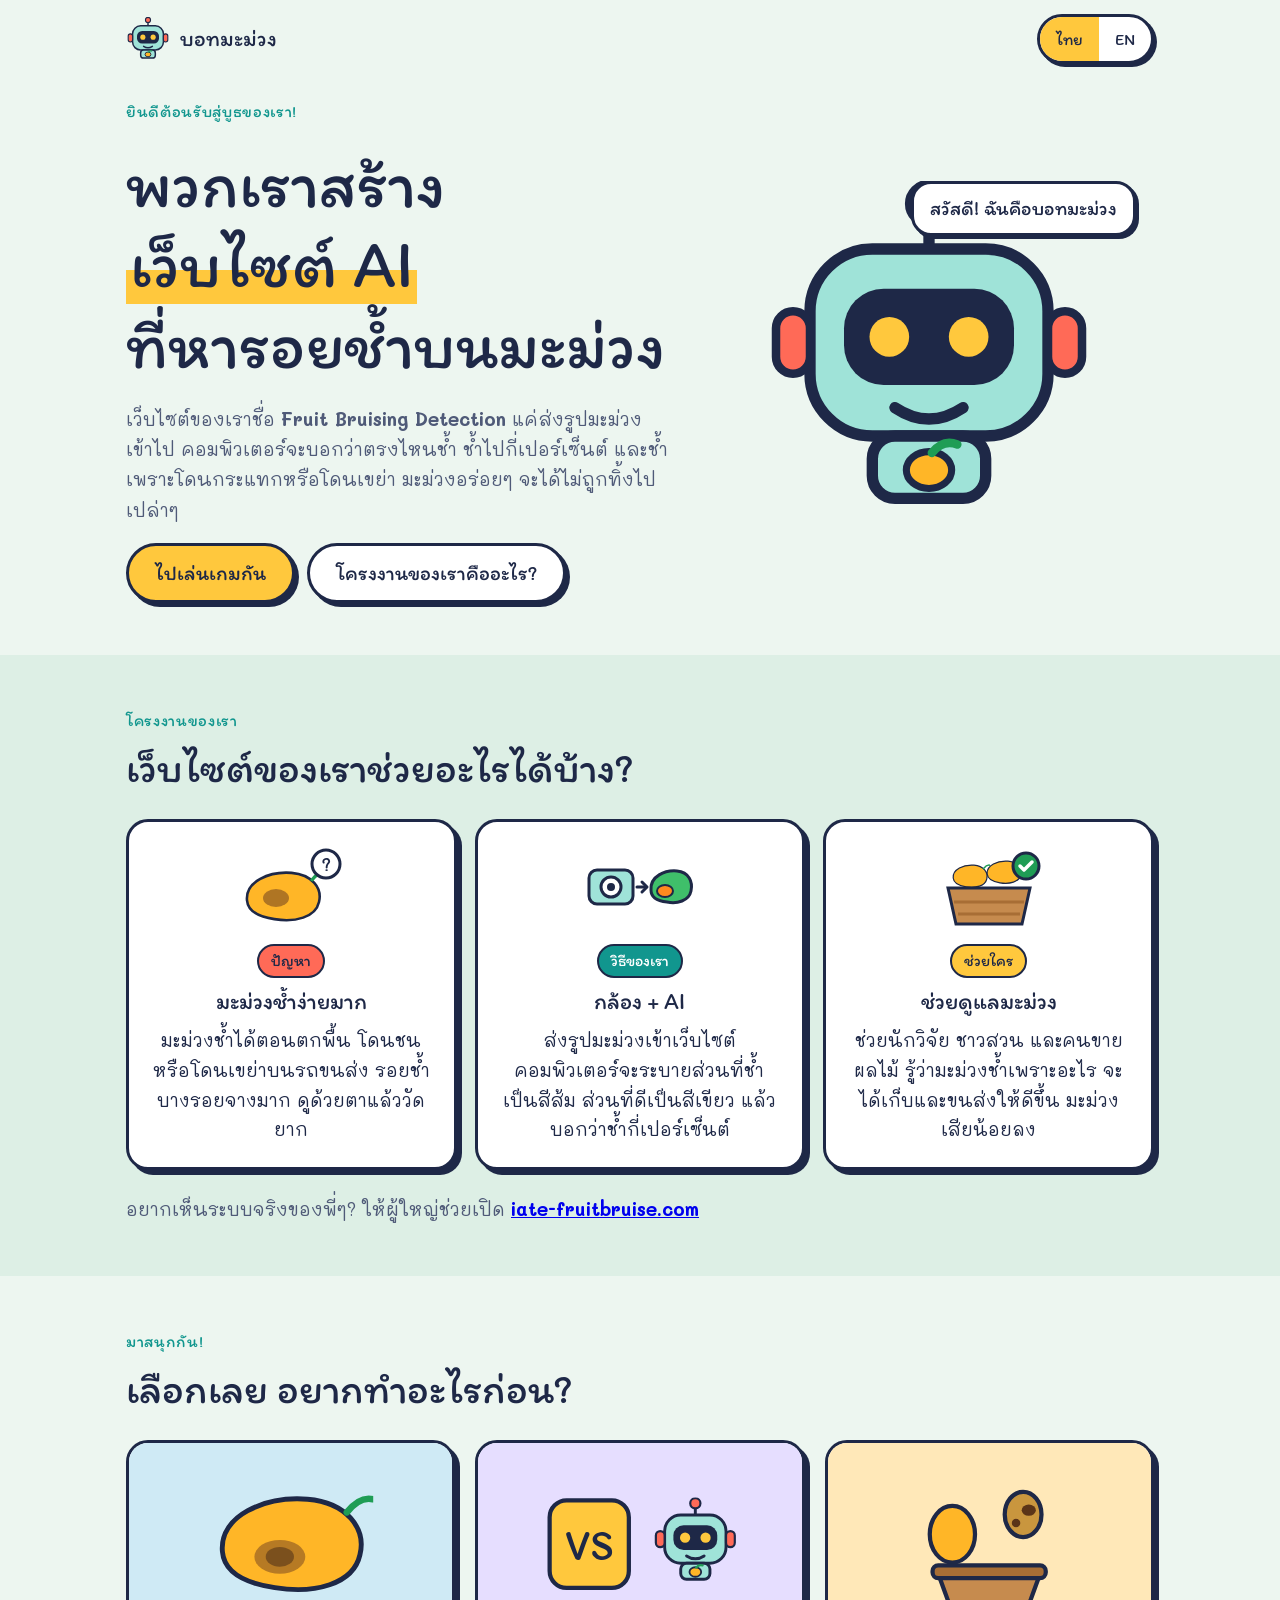
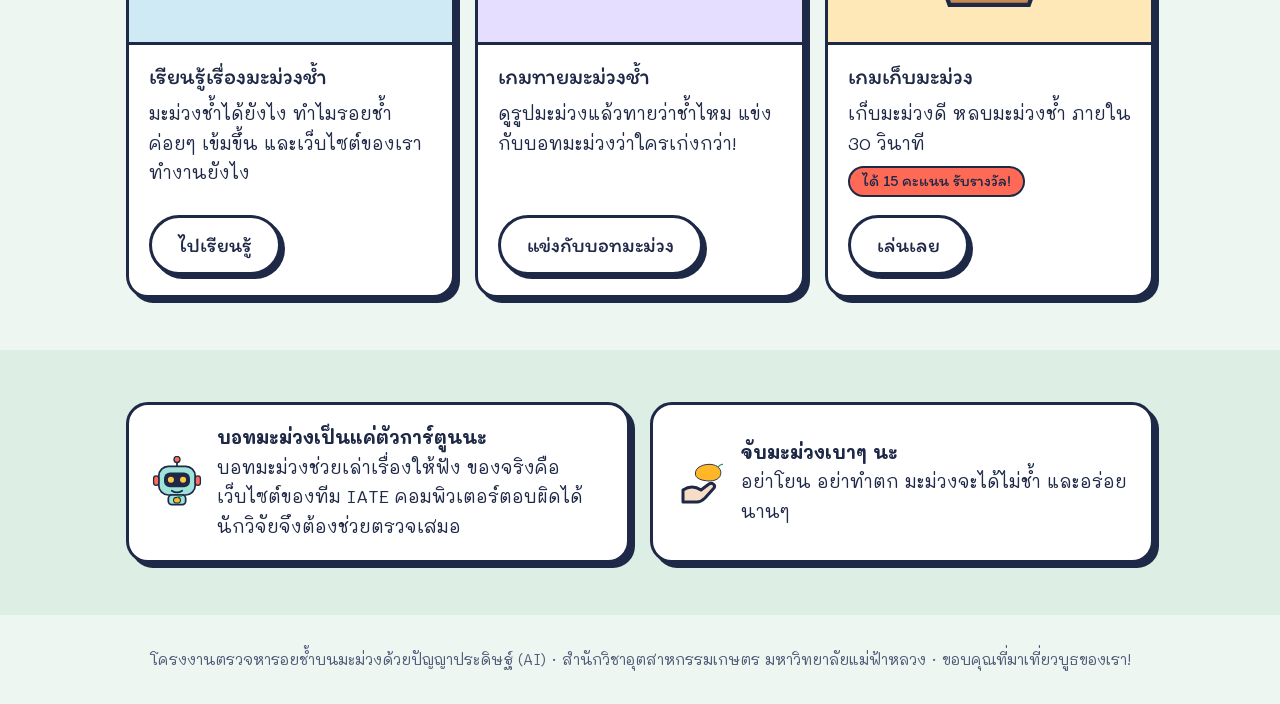
==== commit 1fb2ac25: "Raise mango game prize target from 7 to 15 points We only have about 20 pens. A 30 s round drops abo" ====
--- a/index.html
+++ b/index.html
@@ -214,7 +214,7 @@
       </a>
       <a class="door sticker" href="mango.html">
         <div class="art mango"><svg viewBox="0 0 160 100" aria-hidden="true"><ellipse cx="54" cy="44" rx="16" ry="20" fill="#FFB627" stroke="#1E2847" stroke-width="3"/><ellipse cx="104" cy="30" rx="13" ry="16" fill="#C9963E" stroke="#1E2847" stroke-width="3"/><ellipse cx="108" cy="27" rx="5" ry="4" fill="#5A3418"/><circle cx="99" cy="36" r="3" fill="#5A3418"/><path d="M44 72h72l-8 22H52Z" fill="#C68B4E" stroke="#1E2847" stroke-width="3"/><rect x="40" y="66" width="80" height="9" rx="4" fill="#A86E35" stroke="#1E2847" stroke-width="3"/></svg></div>
-        <div class="body"><h3 data-i18n="d3h">เกมเก็บมะม่วง</h3><p data-i18n="d3">เก็บมะม่วงดี หลบมะม่วงช้ำ ภายใน 30 วินาที</p><span class="prize" data-i18n="d3prize">ได้ 7 คะแนน รับรางวัล!</span></div>
+        <div class="body"><h3 data-i18n="d3h">เกมเก็บมะม่วง</h3><p data-i18n="d3">เก็บมะม่วงดี หลบมะม่วงช้ำ ภายใน 30 วินาที</p><span class="prize" data-i18n="d3prize">ได้ 15 คะแนน รับรางวัล!</span></div>
         <span class="btn ghost go" data-i18n="d3go">เล่นเลย</span>
       </a>
     </div>
@@ -251,7 +251,7 @@
     playEyebrow:"Let's have fun!", playTitle:'What do you want to do first?',
     d1h:'Learn about mango bruises', d1:'How a mango gets bruised, why the bruise gets darker, and how our website works.', d1go:'Start learning',
     d2h:'Guess the bruised mango', d2:'Look at mango pictures and guess if they are bruised. Race Mango Bot to see who is better!', d2go:'Race Mango Bot',
-    d3h:'Mango catch', d3:'Catch the good mangoes and avoid the bruised ones in 30 seconds.', d3prize:'Get 7 points to win a prize!', d3go:'Play now',
+    d3h:'Mango catch', d3:'Catch the good mangoes and avoid the bruised ones in 30 seconds.', d3prize:'Get 15 points to win a prize!', d3go:'Play now',
     s1:'<b>Mango Bot is just a cartoon</b><br>Mango Bot helps tell the story. The real project is the IATE team\'s website. Computers can make mistakes, so scientists always check.',
     s2:'<b>Be gentle with mangoes</b><br>Don\'t throw them or drop them, so they don\'t get bruised and stay yummy longer.',
     footer:'An AI mango bruise detection project · School of Agro-Industry, Mae Fah Luang University · Thanks for visiting our booth!'
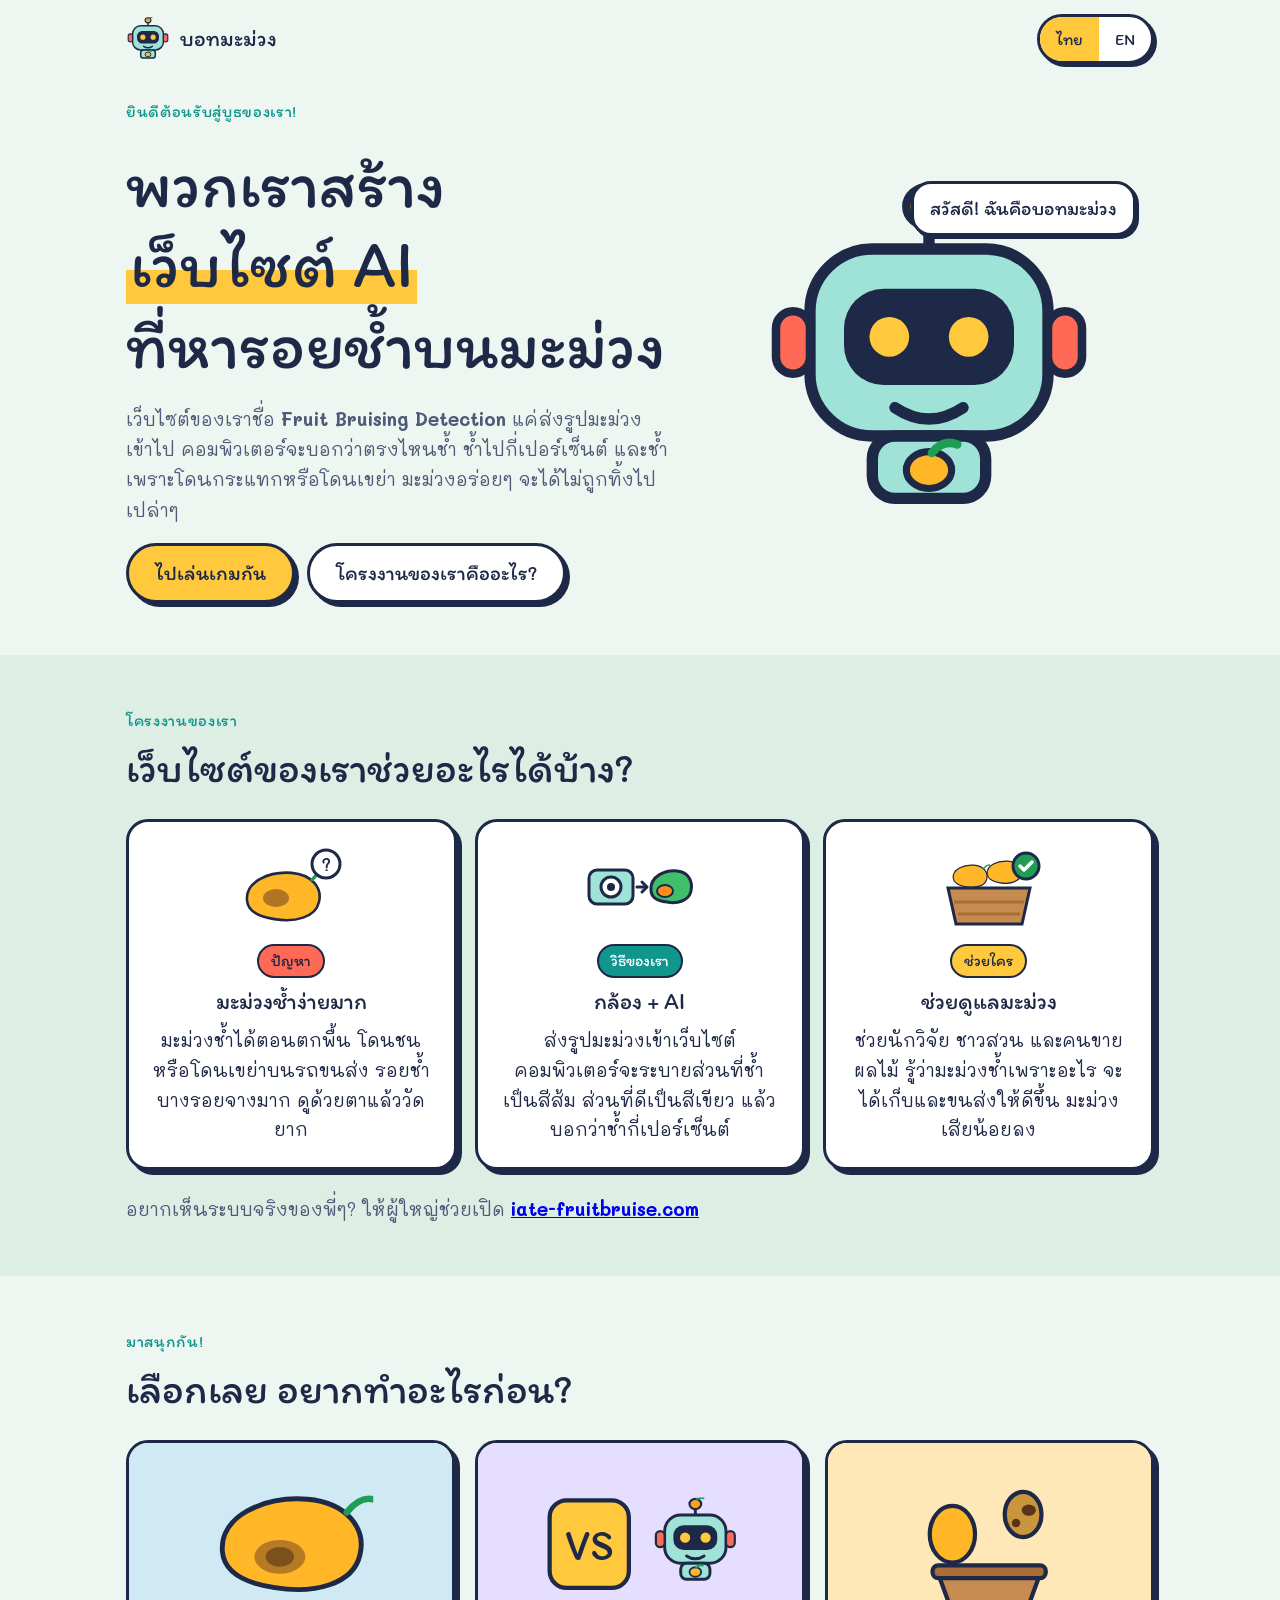
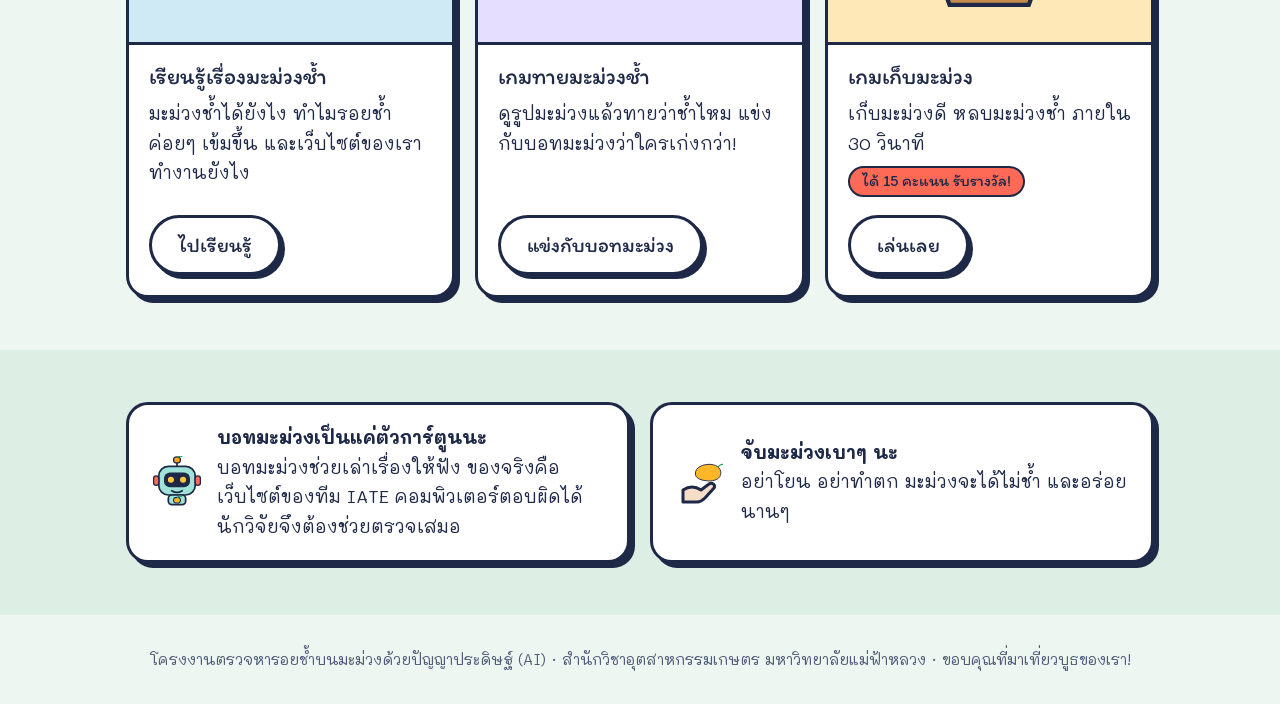
==== commit d61d2a47: "Add Mango Bot icons, share preview, sitemap and robots.txt - New Mango Bot logo as tab icon, home-sc" ====
--- a/index.html
+++ b/index.html
@@ -6,6 +6,25 @@
 <style>:root{color-scheme:light;padding-top:env(safe-area-inset-top,0px);padding-bottom:env(safe-area-inset-bottom,0px)}body{margin:0}img{max-width:100%}[hidden]{display:none!important}</style>
 <title>เว็บไซต์ AI หารอยช้ำบนมะม่วง</title>
 <meta name="claude:viewport-fit-sides" content="cover">
+<meta name="description" content="เว็บไซต์สำหรับน้องๆ ประถม อธิบายโครงงาน AI ตรวจหารอยช้ำบนมะม่วงของทีม IATE มหาวิทยาลัยแม่ฟ้าหลวง ด้วยคำง่ายๆ พร้อมเกมทายมะม่วงช้ำและเกมเก็บมะม่วง (ไทย / English)">
+<link rel="canonical" href="https://mango-innofest.vercel.app/">
+<link rel="icon" href="assets/icon.svg" type="image/svg+xml">
+<link rel="icon" href="assets/favicon-32.png" type="image/png" sizes="32x32">
+<link rel="apple-touch-icon" href="assets/apple-touch-icon.png">
+<link rel="manifest" href="site.webmanifest">
+<meta name="theme-color" content="#FFC83D">
+<meta property="og:type" content="website">
+<meta property="og:site_name" content="บอทมะม่วง · Mango Bot">
+<meta property="og:title" content="เว็บไซต์ AI หารอยช้ำบนมะม่วง">
+<meta property="og:description" content="เว็บไซต์สำหรับน้องๆ ประถม อธิบายโครงงาน AI ตรวจหารอยช้ำบนมะม่วงของทีม IATE มหาวิทยาลัยแม่ฟ้าหลวง ด้วยคำง่ายๆ พร้อมเกมทายมะม่วงช้ำและเกมเก็บมะม่วง (ไทย / English)">
+<meta property="og:url" content="https://mango-innofest.vercel.app/">
+<meta property="og:image" content="https://mango-innofest.vercel.app/assets/og-image.png">
+<meta property="og:image:width" content="1200">
+<meta property="og:image:height" content="630">
+<meta property="og:image:alt" content="บอทมะม่วง: มาตามหามะม่วงช้ำกัน! Let's find bruised mangoes!">
+<meta property="og:locale" content="th_TH">
+<meta property="og:locale:alternate" content="en_US">
+<meta name="twitter:card" content="summary_large_image">
 <link rel="preconnect" href="https://fonts.googleapis.com">
 <link rel="preconnect" href="https://fonts.gstatic.com" crossorigin>
 <link rel="stylesheet" href="https://fonts.googleapis.com/css2?family=Itim&family=Mali:wght@400;600;700&display=swap">
@@ -118,7 +137,8 @@
   <defs>
     <symbol id="bot" viewBox="0 0 120 120">
       <line x1="60" y1="8" x2="60" y2="24" stroke="#1E2847" stroke-width="4"/>
-      <circle cx="60" cy="8" r="7" fill="#FF6A57" stroke="#1E2847" stroke-width="3"/>
+      <ellipse cx="60" cy="9" rx="8" ry="7" fill="#FF9F1C" stroke="#1E2847" stroke-width="3"/>
+      <path d="M62 3 q4 -4 9 -2" fill="none" stroke="#1F9D55" stroke-width="3" stroke-linecap="round"/>
       <rect x="18" y="24" width="84" height="66" rx="22" fill="#9FE3D8" stroke="#1E2847" stroke-width="4"/>
       <rect x="30" y="38" width="60" height="34" rx="14" fill="#1E2847"/>
       <circle cx="46" cy="55" r="7" fill="#FFC83D"/>
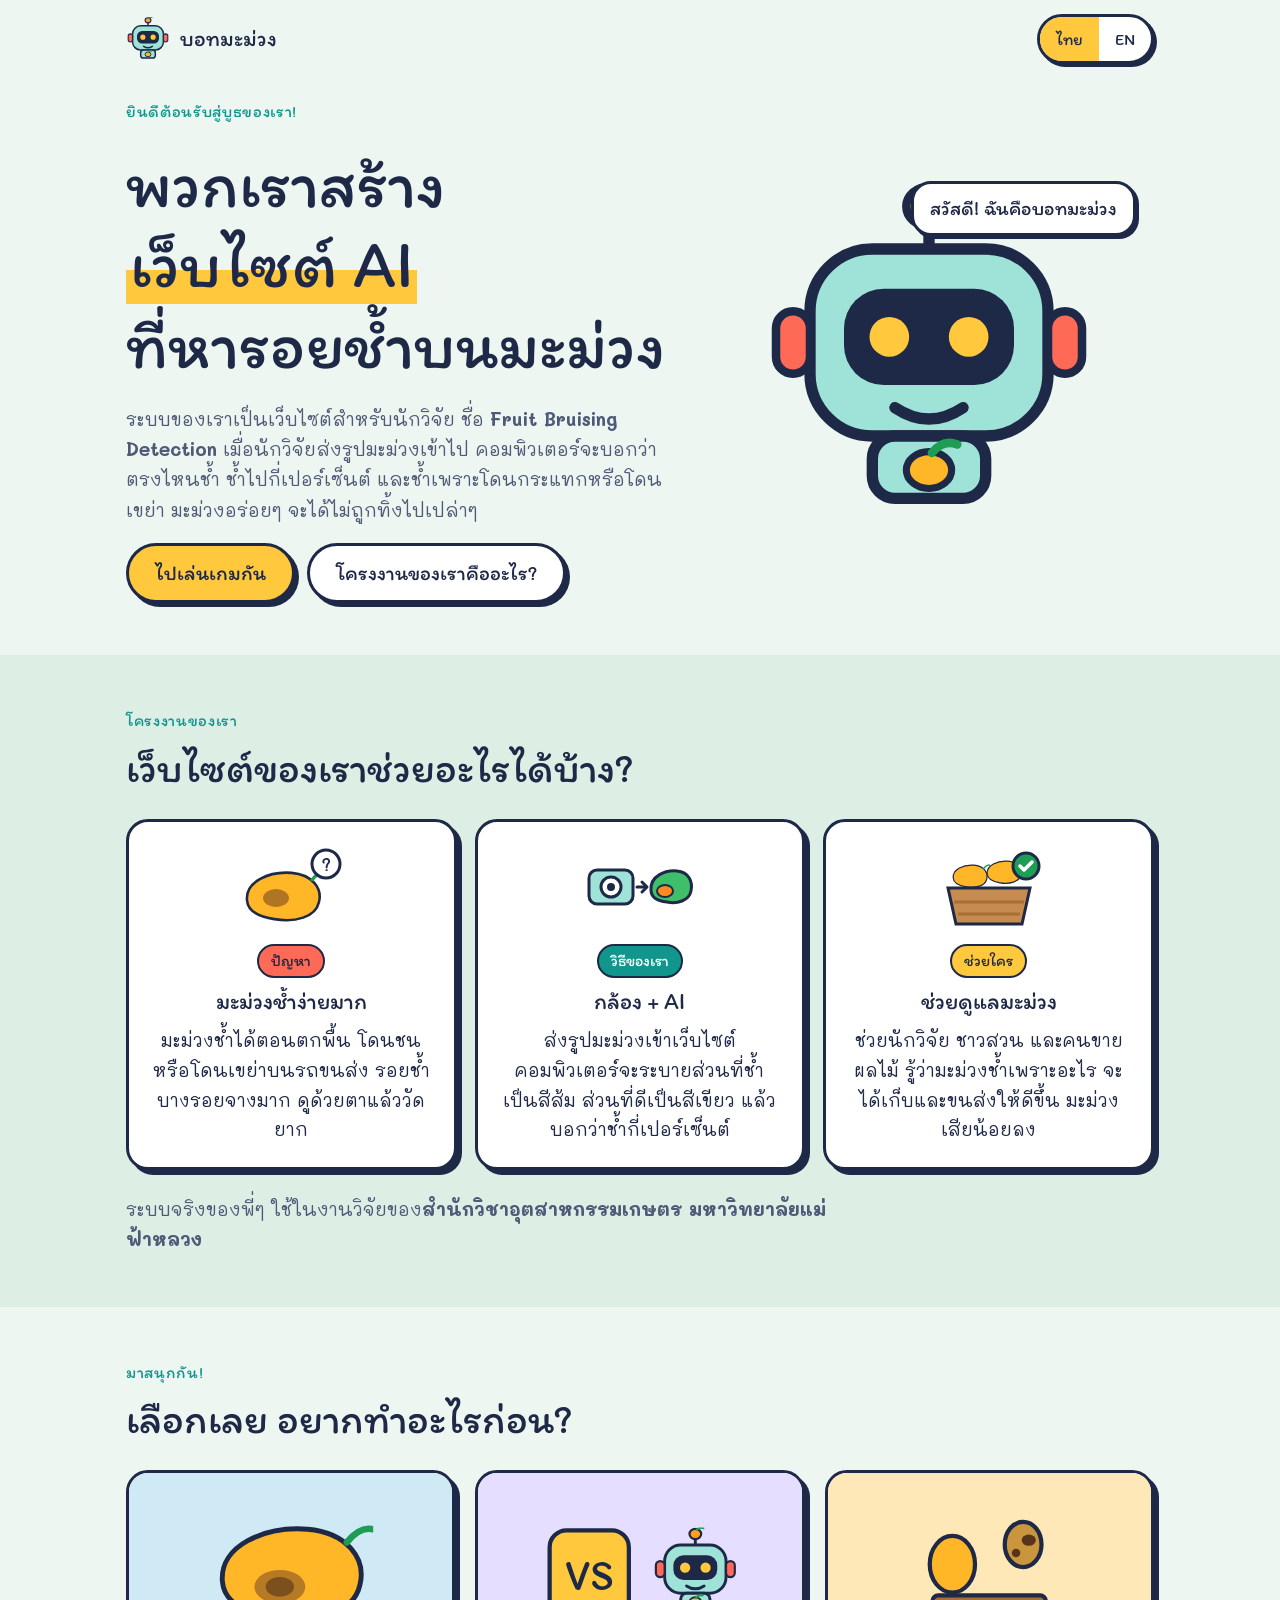
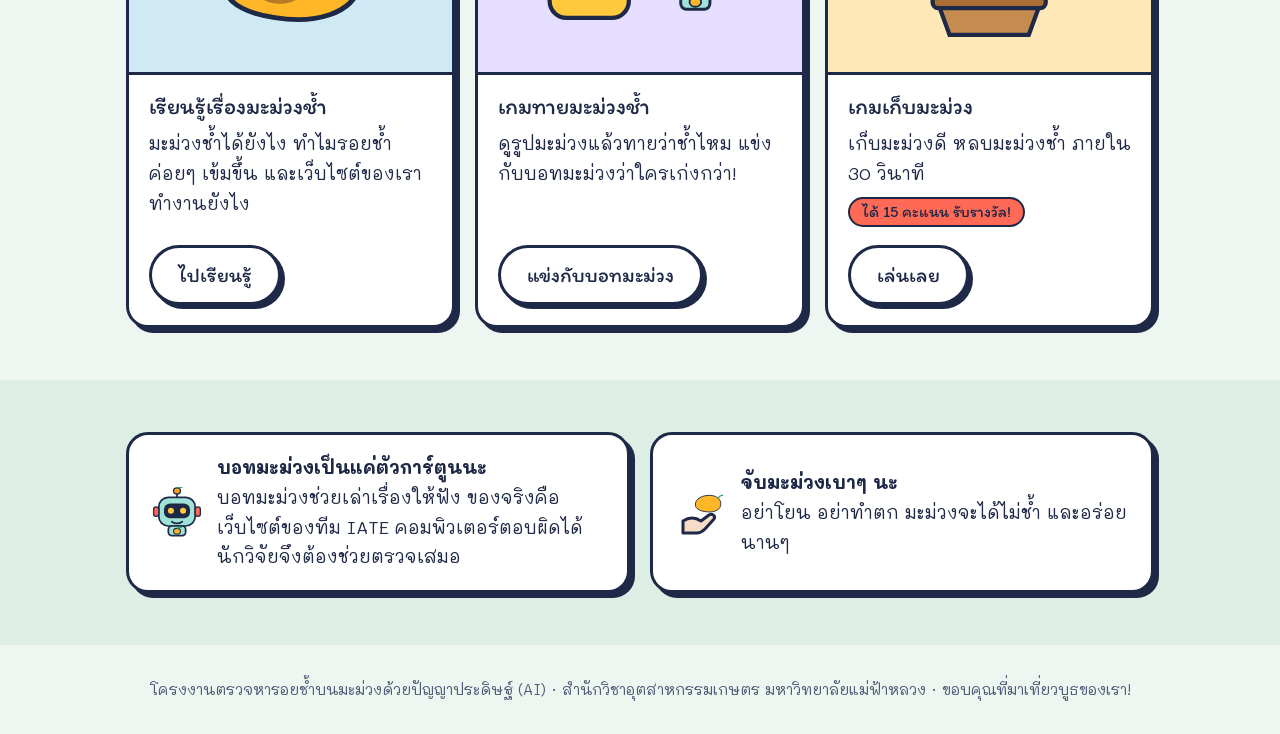
==== commit a081b135: "Remove links to the research website The real system is for MFU School of Agro-Industry research onl" ====
--- a/index.html
+++ b/index.html
@@ -172,7 +172,7 @@
     <div class="hero-copy">
       <p class="eyebrow" data-i18n="eyebrow">ยินดีต้อนรับสู่บูธของเรา!</p>
       <h1 data-i18n="title">พวกเราสร้าง<br><mark>เว็บไซต์ AI</mark><br>ที่หารอยช้ำบนมะม่วง</h1>
-      <p class="lead" data-i18n="lead">เว็บไซต์ของเราชื่อ <b>Fruit Bruising Detection</b> แค่ส่งรูปมะม่วงเข้าไป คอมพิวเตอร์จะบอกว่าตรงไหนช้ำ ช้ำไปกี่เปอร์เซ็นต์ และช้ำเพราะโดนกระแทกหรือโดนเขย่า มะม่วงอร่อยๆ จะได้ไม่ถูกทิ้งไปเปล่าๆ</p>
+      <p class="lead" data-i18n="lead">ระบบของเราเป็นเว็บไซต์สำหรับนักวิจัย ชื่อ <b>Fruit Bruising Detection</b> เมื่อนักวิจัยส่งรูปมะม่วงเข้าไป คอมพิวเตอร์จะบอกว่าตรงไหนช้ำ ช้ำไปกี่เปอร์เซ็นต์ และช้ำเพราะโดนกระแทกหรือโดนเขย่า มะม่วงอร่อยๆ จะได้ไม่ถูกทิ้งไปเปล่าๆ</p>
       <div class="ctas">
         <a class="btn" href="#play" data-i18n="ctaPlay">ไปเล่นเกมกัน</a>
         <a class="btn ghost" href="#project" data-i18n="ctaWhat">โครงงานของเราคืออะไร?</a>
@@ -211,7 +211,7 @@
         <p data-i18n="t3">ช่วยนักวิจัย ชาวสวน และคนขายผลไม้ รู้ว่ามะม่วงช้ำเพราะอะไร จะได้เก็บและขนส่งให้ดีขึ้น มะม่วงเสียน้อยลง</p>
       </div>
     </div>
-    <p class="lead" style="margin-top:24px" data-i18n="real">อยากเห็นระบบจริงของพี่ๆ? ให้ผู้ใหญ่ช่วยเปิด <a href="https://iate-fruitbruise.com/" target="_blank" rel="noopener"><b>iate-fruitbruise.com</b></a></p>
+    <p class="lead" style="margin-top:24px" data-i18n="real">ระบบจริงของพี่ๆ ใช้ในงานวิจัยของ<b>สำนักวิชาอุตสาหกรรมเกษตร มหาวิทยาลัยแม่ฟ้าหลวง</b></p>
   </div>
 </section>
 
@@ -261,13 +261,13 @@
   var EN={
     brand:'Mango Bot', eyebrow:'Welcome to our booth!',
     title:'We built a<br><mark>website with AI</mark><br>that finds bruises on mangoes',
-    lead:'Our website is called <b>Fruit Bruising Detection</b>. Just put in a photo of a mango, and the computer tells us where it is bruised, how much of it is bruised, and whether it got bumped or shaken. That way, yummy mangoes don\'t get thrown away for nothing.',
+    lead:'Our system is a website for researchers called <b>Fruit Bruising Detection</b>. When a researcher puts in a photo of a mango, the computer tells where it is bruised, how much of it is bruised, and whether it got bumped or shaken. That way, yummy mangoes don\'t get thrown away for nothing.',
     ctaPlay:"Let's play!", ctaWhat:'What is our project?', hello:"Hi! I'm Mango Bot",
     projEyebrow:'Our project', projTitle:'How does our website help?',
     t1tag:'The problem', t1h:'Mangoes bruise easily', t1:'Mangoes get bruised when they fall, get bumped, or get shaken in a truck. Some bruises are very faint and hard to measure by eye.',
     t2tag:'Our idea', t2h:'Camera + AI', t2:'Put a mango photo into the website. The computer colours the bruised part orange and the good part green, then says how many percent is bruised.',
     t3tag:'Who it helps', t3h:'Taking care of mangoes', t3:'It helps scientists, farmers and fruit sellers learn why mangoes get bruised, so they can pick and move them more gently and waste fewer mangoes.',
-    real:'Want to see our real system? Ask a grown-up to open <a href="https://iate-fruitbruise.com/" target="_blank" rel="noopener"><b>iate-fruitbruise.com</b></a>',
+    real:'Our real system is used for research at the <b>School of Agro-Industry, Mae Fah Luang University</b>.',
     playEyebrow:"Let's have fun!", playTitle:'What do you want to do first?',
     d1h:'Learn about mango bruises', d1:'How a mango gets bruised, why the bruise gets darker, and how our website works.', d1go:'Start learning',
     d2h:'Guess the bruised mango', d2:'Look at mango pictures and guess if they are bruised. Race Mango Bot to see who is better!', d2go:'Race Mango Bot',
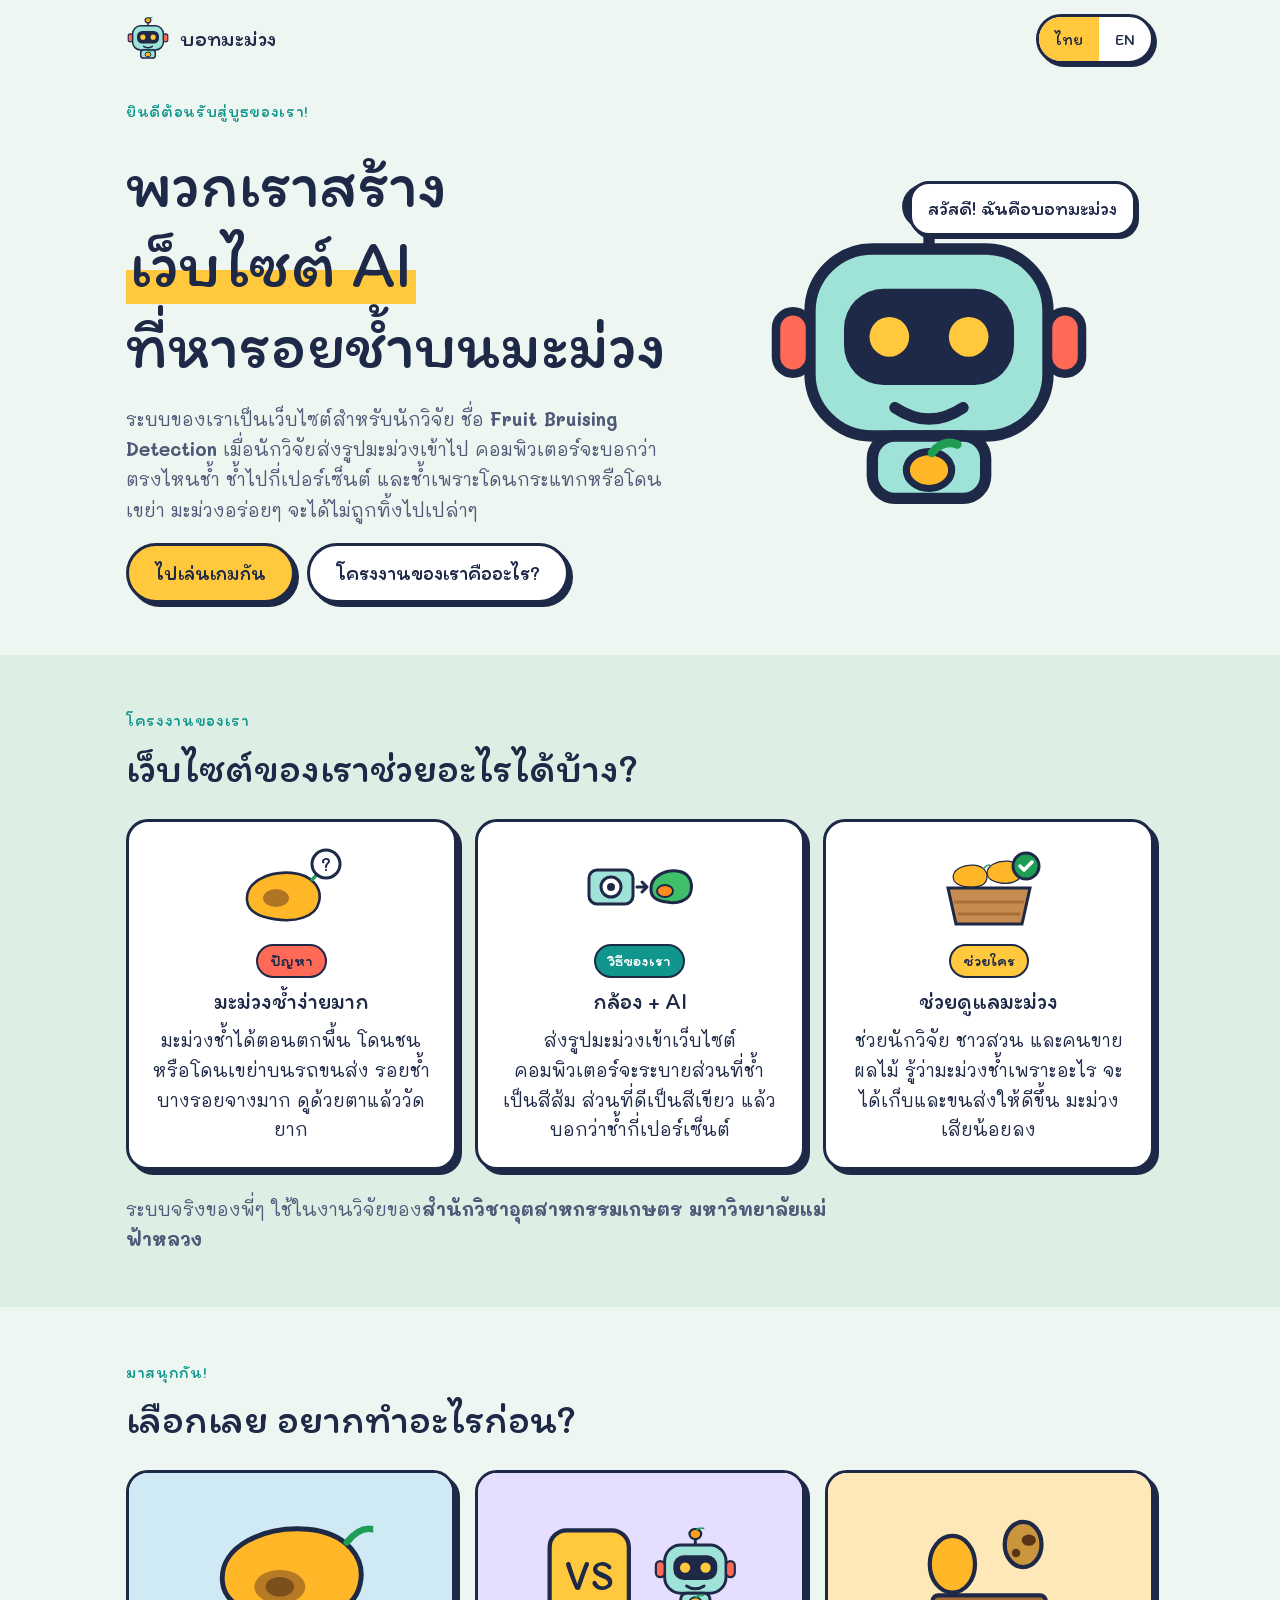
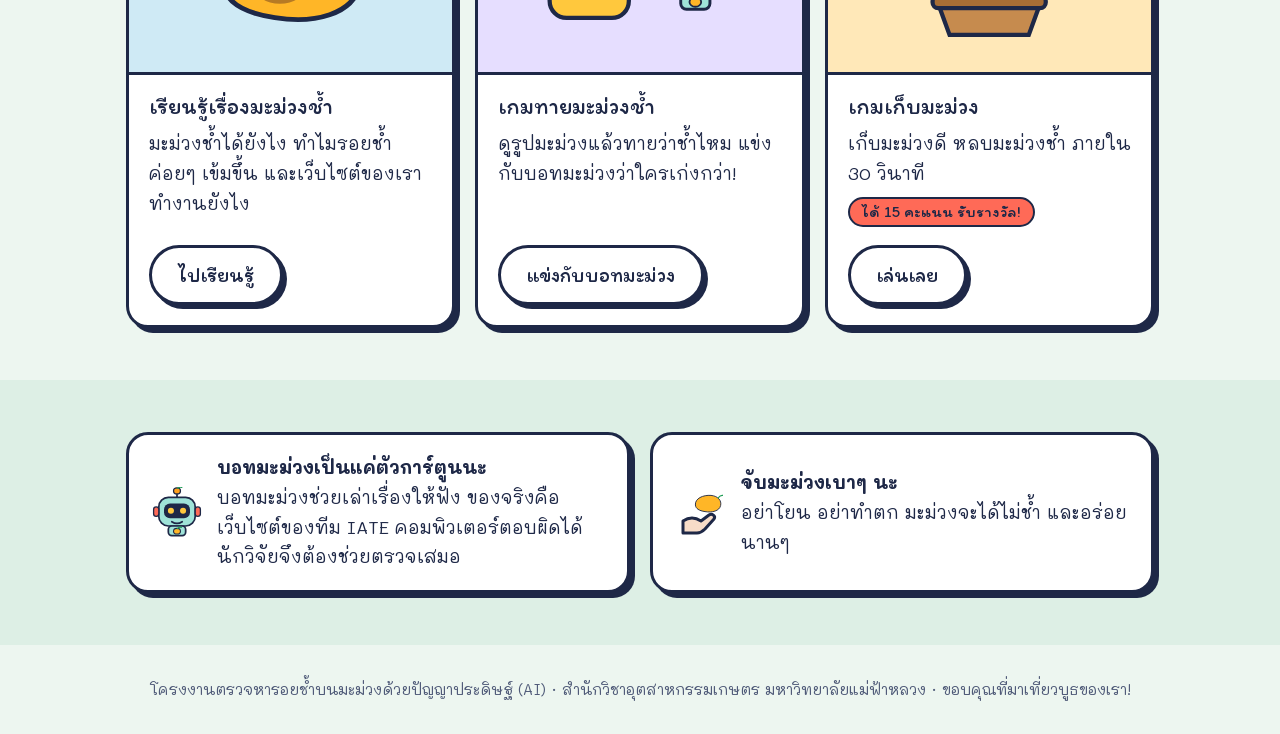
==== commit b0889414: "Make the booth site work offline - Copy Itim and Mali fonts (Thai + Latin, with OFL licences) into  " ====
--- a/index.html
+++ b/index.html
@@ -25,9 +25,7 @@
 <meta property="og:locale" content="th_TH">
 <meta property="og:locale:alternate" content="en_US">
 <meta name="twitter:card" content="summary_large_image">
-<link rel="preconnect" href="https://fonts.googleapis.com">
-<link rel="preconnect" href="https://fonts.gstatic.com" crossorigin>
-<link rel="stylesheet" href="https://fonts.googleapis.com/css2?family=Itim&family=Mali:wght@400;600;700&display=swap">
+<link rel="stylesheet" href="assets/fonts/fonts.css">
 <style>
 /* Layout: booth landing — one big hello from Mango Bot, the project in three picture-stickers, then three huge "go play" doors */
 :root{
@@ -293,3 +291,4 @@
   apply();
 })();
 </script>
+<script>if('serviceWorker' in navigator){addEventListener('load',function(){navigator.serviceWorker.register('sw.js').catch(function(){});});}</script>
--- a/assets/fonts/fonts.css
+++ b/assets/fonts/fonts.css
@@ -0,0 +1,109 @@
+/* Itim and Mali from Google Fonts (SIL Open Font License), copied into the site so pages work offline. */
+/* thai */
+@font-face {
+  font-family: 'Itim';
+  font-style: normal;
+  font-weight: 400;
+  font-display: swap;
+  src: url(itim-400-thai.woff2) format('woff2');
+  unicode-range: U+02D7, U+0303, U+0331, U+0E01-0E5B, U+200C-200D, U+25CC;
+}
+/* latin-ext */
+@font-face {
+  font-family: 'Itim';
+  font-style: normal;
+  font-weight: 400;
+  font-display: swap;
+  src: url(itim-400-latin-ext.woff2) format('woff2');
+  unicode-range: U+0100-02BA, U+02BD-02C5, U+02C7-02CC, U+02CE-02D7, U+02DD-02FF, U+0304, U+0308, U+0329, U+1D00-1DBF, U+1E00-1E9F, U+1EF2-1EFF, U+2020, U+20A0-20AB, U+20AD-20C4, U+2113, U+2C60-2C7F, U+A720-A7FF;
+}
+/* latin */
+@font-face {
+  font-family: 'Itim';
+  font-style: normal;
+  font-weight: 400;
+  font-display: swap;
+  src: url(itim-400-latin.woff2) format('woff2');
+  unicode-range: U+0000-00FF, U+0131, U+0152-0153, U+02BB-02BC, U+02C6, U+02DA, U+02DC, U+0304, U+0308, U+0329, U+2000-206F, U+20AC, U+2122, U+2191, U+2193, U+2212, U+2215, U+FEFF, U+FFFD;
+}
+/* thai */
+@font-face {
+  font-family: 'Mali';
+  font-style: normal;
+  font-weight: 400;
+  font-display: swap;
+  src: url(mali-400-thai.woff2) format('woff2');
+  unicode-range: U+02D7, U+0303, U+0331, U+0E01-0E5B, U+200C-200D, U+25CC;
+}
+/* latin-ext */
+@font-face {
+  font-family: 'Mali';
+  font-style: normal;
+  font-weight: 400;
+  font-display: swap;
+  src: url(mali-400-latin-ext.woff2) format('woff2');
+  unicode-range: U+0100-02BA, U+02BD-02C5, U+02C7-02CC, U+02CE-02D7, U+02DD-02FF, U+0304, U+0308, U+0329, U+1D00-1DBF, U+1E00-1E9F, U+1EF2-1EFF, U+2020, U+20A0-20AB, U+20AD-20C4, U+2113, U+2C60-2C7F, U+A720-A7FF;
+}
+/* latin */
+@font-face {
+  font-family: 'Mali';
+  font-style: normal;
+  font-weight: 400;
+  font-display: swap;
+  src: url(mali-400-latin.woff2) format('woff2');
+  unicode-range: U+0000-00FF, U+0131, U+0152-0153, U+02BB-02BC, U+02C6, U+02DA, U+02DC, U+0304, U+0308, U+0329, U+2000-206F, U+20AC, U+2122, U+2191, U+2193, U+2212, U+2215, U+FEFF, U+FFFD;
+}
+/* thai */
+@font-face {
+  font-family: 'Mali';
+  font-style: normal;
+  font-weight: 600;
+  font-display: swap;
+  src: url(mali-600-thai.woff2) format('woff2');
+  unicode-range: U+02D7, U+0303, U+0331, U+0E01-0E5B, U+200C-200D, U+25CC;
+}
+/* latin-ext */
+@font-face {
+  font-family: 'Mali';
+  font-style: normal;
+  font-weight: 600;
+  font-display: swap;
+  src: url(mali-600-latin-ext.woff2) format('woff2');
+  unicode-range: U+0100-02BA, U+02BD-02C5, U+02C7-02CC, U+02CE-02D7, U+02DD-02FF, U+0304, U+0308, U+0329, U+1D00-1DBF, U+1E00-1E9F, U+1EF2-1EFF, U+2020, U+20A0-20AB, U+20AD-20C4, U+2113, U+2C60-2C7F, U+A720-A7FF;
+}
+/* latin */
+@font-face {
+  font-family: 'Mali';
+  font-style: normal;
+  font-weight: 600;
+  font-display: swap;
+  src: url(mali-600-latin.woff2) format('woff2');
+  unicode-range: U+0000-00FF, U+0131, U+0152-0153, U+02BB-02BC, U+02C6, U+02DA, U+02DC, U+0304, U+0308, U+0329, U+2000-206F, U+20AC, U+2122, U+2191, U+2193, U+2212, U+2215, U+FEFF, U+FFFD;
+}
+/* thai */
+@font-face {
+  font-family: 'Mali';
+  font-style: normal;
+  font-weight: 700;
+  font-display: swap;
+  src: url(mali-700-thai.woff2) format('woff2');
+  unicode-range: U+02D7, U+0303, U+0331, U+0E01-0E5B, U+200C-200D, U+25CC;
+}
+/* latin-ext */
+@font-face {
+  font-family: 'Mali';
+  font-style: normal;
+  font-weight: 700;
+  font-display: swap;
+  src: url(mali-700-latin-ext.woff2) format('woff2');
+  unicode-range: U+0100-02BA, U+02BD-02C5, U+02C7-02CC, U+02CE-02D7, U+02DD-02FF, U+0304, U+0308, U+0329, U+1D00-1DBF, U+1E00-1E9F, U+1EF2-1EFF, U+2020, U+20A0-20AB, U+20AD-20C4, U+2113, U+2C60-2C7F, U+A720-A7FF;
+}
+/* latin */
+@font-face {
+  font-family: 'Mali';
+  font-style: normal;
+  font-weight: 700;
+  font-display: swap;
+  src: url(mali-700-latin.woff2) format('woff2');
+  unicode-range: U+0000-00FF, U+0131, U+0152-0153, U+02BB-02BC, U+02C6, U+02DA, U+02DC, U+0304, U+0308, U+0329, U+2000-206F, U+20AC, U+2122, U+2191, U+2193, U+2212, U+2215, U+FEFF, U+FFFD;
+}
